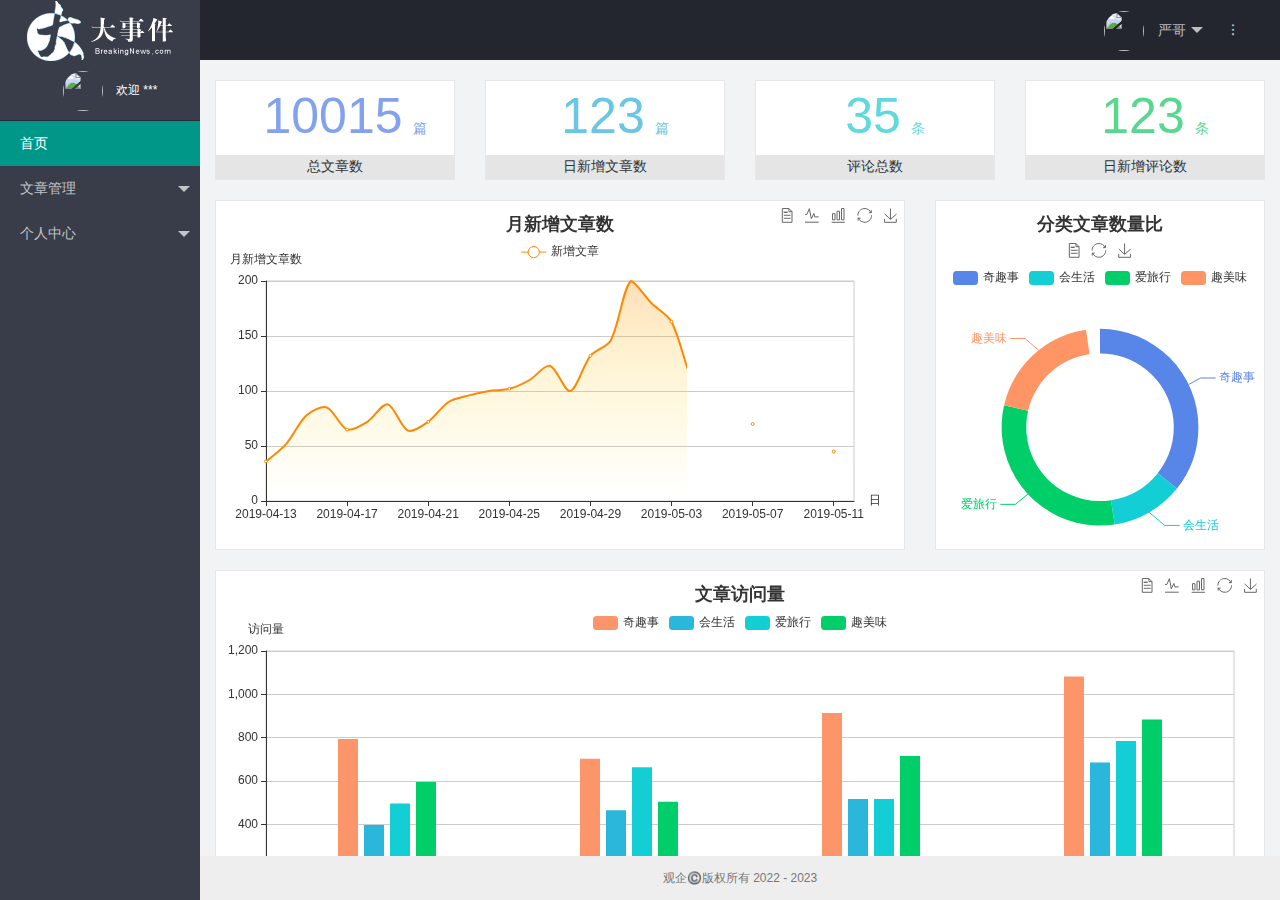
==== index.html @ a29989c3 "完成导航布局显示" ====
<!DOCTYPE html>
<html lang="en">
<head>
    <meta charset="UTF-8">
    <meta http-equiv="X-UA-Compatible" content="IE=edge">
    <meta name="viewport" content="width=device-width, initial-scale=1.0">
    <title>后台主页</title>
    <!-- 导入layui的样式表 -->
    <link rel="stylesheet" href="/assets/lib/layui/css/layui.css"/>
    <link rel="stylesheet" href="/assets/css/index.css"/>
</head>
<body>
    <div class="layui-layout layui-layout-admin">
        <div class="layui-header">
          <div class="layui-logo layui-hide-xs layui-bg-black">
            <img src="/assets/images/logo.png" alt="" srcset="">
          </div>
          <!-- 头部区域（可配合layui 已有的水平导航） -->
          <ul class="layui-nav layui-layout-left">
            <!-- 移动端显示 -->
            <li class="layui-nav-item layui-show-xs-inline-block layui-hide-sm" lay-header-event="menuLeft">
              <i class="layui-icon layui-icon-spread-left"></i>
            </li>
            
            <li class="layui-nav-item">
              <dl class="layui-nav-child">
                <dd><a href="">menu 11</a></dd>
                <dd><a href="">menu 22</a></dd>
                <dd><a href="">menu 33</a></dd>
              </dl>
            </li>
          </ul>
          <ul class="layui-nav layui-layout-right">
            <li class="layui-nav-item layui-hide layui-show-md-inline-block">
            <!-- <span class="text-avatar">观</span> -->
              <a href="javascript:;">
                <img src="//tva1.sinaimg.cn/crop.0.0.118.118.180/5db11ff4gw1e77d3nqrv8j203b03cweg.jpg" class="layui-nav-img">
                严哥
              </a>
              <dl class="layui-nav-child">
                <dd><a href="">基本资料</a></dd>
                <dd><a href="">更换头像</a></dd>
                <dd><a href="">重置密码</a></dd>
              </dl>
            </li>
            <li class="layui-nav-item" lay-header-event="menuRight" lay-unselect>
              <a href="javascript:;">
                <i class="layui-icon layui-icon-more-vertical"></i>
              </a>
            </li>
          </ul>
        </div>
        
        <div class="layui-side layui-bg-black">
          <div class="layui-side-scroll">
            <div class="userinfo">
                <!-- <span class="text-avatar">观</span> -->
                <img src="//tva1.sinaimg.cn/crop.0.0.118.118.180/5db11ff4gw1e77d3nqrv8j203b03cweg.jpg" class="layui-nav-img">
                <span id="welcome">欢迎 ***</span>
              </div>
            <!-- 左侧导航区域（可配合layui已有的垂直导航） -->
            <ul class="layui-nav layui-nav-tree" lay-shrink="all">
                <li class="layui-nav-item layui-this">
                    <a href="/home/dashboard.html" target="fm">首页</a>
                </li>
              <li class="layui-nav-item">
                <a class="" href="javascript:;">文章管理</a>
                <dl class="layui-nav-child">
                  <dd><a href="javascript:;">文章类别</a></dd>
                  <dd><a href="javascript:;">文章列表</a></dd>
                  <dd><a href="javascript:;">发表文章</a></dd>
                </dl>
              </li>
              <li class="layui-nav-item">
                <a href="javascript:;">个人中心</a>
                
                <dl class="layui-nav-child">
                  <dd><a href="javascript:;">基本资料</a></dd>
                  <dd><a href="javascript:;">更换头像</a></dd>
                  <dd><a href="javascript:;">重置密码</a></dd>
                  <dd><a href="">超链接</a></dd>
                </dl>
              </li>
            </ul>
          </div>
        </div>
        
        <div class="layui-body">
          <!-- 内容主体区域 -->
          <iframe name="fm" src="/home/dashboard.html"  frameborder="0"></iframe>
        </div>
        
        <div class="layui-footer">
          <!-- 底部固定区域 -->
          观企©️版权所有 2022 - 2023
        </div>
      </div>
      <script>
      //JS 
      layui.use(['element', 'layer', 'util'], function(){
        var element = layui.element
        ,layer = layui.layer
        ,util = layui.util
        ,$ = layui.$;
        
        //头部事件
        util.event('lay-header-event', {
          //左侧菜单事件
          menuLeft: function(othis){
            layer.msg('展开左侧菜单的操作', {icon: 0});
          }
          ,menuRight: function(){
            layer.open({
              type: 1
              ,content: '<div style="padding: 15px;">处理右侧面板的操作</div>'
              ,area: ['260px', '100%']
              ,offset: 'rt' //右上角
              ,anim: 5
              ,shadeClose: true
            });
          }
        });
        
      });
      </script>
      <script src="/assets/lib/layui/layui.all.js"></script>
</body>
</html>
---- assets/lib/layui/css/layui.css ----
/** layui-v2.5.5 MIT License By https://www.layui.com */
 .layui-inline,img{display:inline-block;vertical-align:middle}h1,h2,h3,h4,h5,h6{font-weight:400}.layui-edge,.layui-header,.layui-inline,.layui-main{position:relative}.layui-body,.layui-edge,.layui-elip{overflow:hidden}.layui-btn,.layui-edge,.layui-inline,img{vertical-align:middle}.layui-btn,.layui-disabled,.layui-icon,.layui-unselect{-moz-user-select:none;-webkit-user-select:none;-ms-user-select:none}.layui-elip,.layui-form-checkbox span,.layui-form-pane .layui-form-label{text-overflow:ellipsis;white-space:nowrap}.layui-breadcrumb,.layui-tree-btnGroup{visibility:hidden}blockquote,body,button,dd,div,dl,dt,form,h1,h2,h3,h4,h5,h6,input,li,ol,p,pre,td,textarea,th,ul{margin:0;padding:0;-webkit-tap-highlight-color:rgba(0,0,0,0)}a:active,a:hover{outline:0}img{border:none}li{list-style:none}table{border-collapse:collapse;border-spacing:0}h4,h5,h6{font-size:100%}button,input,optgroup,option,select,textarea{font-family:inherit;font-size:inherit;font-style:inherit;font-weight:inherit;outline:0}pre{white-space:pre-wrap;white-space:-moz-pre-wrap;white-space:-pre-wrap;white-space:-o-pre-wrap;word-wrap:break-word}body{line-height:24px;font:14px Helvetica Neue,Helvetica,PingFang SC,Tahoma,Arial,sans-serif}hr{height:1px;margin:10px 0;border:0;clear:both}a{color:#333;text-decoration:none}a:hover{color:#777}a cite{font-style:normal;*cursor:pointer}.layui-border-box,.layui-border-box *{box-sizing:border-box}.layui-box,.layui-box *{box-sizing:content-box}.layui-clear{clear:both;*zoom:1}.layui-clear:after{content:'\20';clear:both;*zoom:1;display:block;height:0}.layui-inline{*display:inline;*zoom:1}.layui-edge{display:inline-block;width:0;height:0;border-width:6px;border-style:dashed;border-color:transparent}.layui-edge-top{top:-4px;border-bottom-color:#999;border-bottom-style:solid}.layui-edge-right{border-left-color:#999;border-left-style:solid}.layui-edge-bottom{top:2px;border-top-color:#999;border-top-style:solid}.layui-edge-left{border-right-color:#999;border-right-style:solid}.layui-disabled,.layui-disabled:hover{color:#d2d2d2!important;cursor:not-allowed!important}.layui-circle{border-radius:100%}.layui-show{display:block!important}.layui-hide{display:none!important}@font-face{font-family:layui-icon;src:url(../font/iconfont.eot?v=250);src:url(../font/iconfont.eot?v=250#iefix) format('embedded-opentype'),url(../font/iconfont.woff2?v=250) format('woff2'),url(../font/iconfont.woff?v=250) format('woff'),url(../font/iconfont.ttf?v=250) format('truetype'),url(../font/iconfont.svg?v=250#layui-icon) format('svg')}.layui-icon{font-family:layui-icon!important;font-size:16px;font-style:normal;-webkit-font-smoothing:antialiased;-moz-osx-font-smoothing:grayscale}.layui-icon-reply-fill:before{content:"\e611"}.layui-icon-set-fill:before{content:"\e614"}.layui-icon-menu-fill:before{content:"\e60f"}.layui-icon-search:before{content:"\e615"}.layui-icon-share:before{content:"\e641"}.layui-icon-set-sm:before{content:"\e620"}.layui-icon-engine:before{content:"\e628"}.layui-icon-close:before{content:"\1006"}.layui-icon-close-fill:before{content:"\1007"}.layui-icon-chart-screen:before{content:"\e629"}.layui-icon-star:before{content:"\e600"}.layui-icon-circle-dot:before{content:"\e617"}.layui-icon-chat:before{content:"\e606"}.layui-icon-release:before{content:"\e609"}.layui-icon-list:before{content:"\e60a"}.layui-icon-chart:before{content:"\e62c"}.layui-icon-ok-circle:before{content:"\1005"}.layui-icon-layim-theme:before{content:"\e61b"}.layui-icon-table:before{content:"\e62d"}.layui-icon-right:before{content:"\e602"}.layui-icon-left:before{content:"\e603"}.layui-icon-cart-simple:before{content:"\e698"}.layui-icon-face-cry:before{content:"\e69c"}.layui-icon-face-smile:before{content:"\e6af"}.layui-icon-survey:before{content:"\e6b2"}.layui-icon-tree:before{content:"\e62e"}.layui-icon-upload-circle:before{content:"\e62f"}.layui-icon-add-circle:before{content:"\e61f"}.layui-icon-download-circle:before{content:"\e601"}.layui-icon-templeate-1:before{content:"\e630"}.layui-icon-util:before{content:"\e631"}.layui-icon-face-surprised:before{content:"\e664"}.layui-icon-edit:before{content:"\e642"}.layui-icon-speaker:before{content:"\e645"}.layui-icon-down:before{content:"\e61a"}.layui-icon-file:before{content:"\e621"}.layui-icon-layouts:before{content:"\e632"}.layui-icon-rate-half:before{content:"\e6c9"}.layui-icon-add-circle-fine:before{content:"\e608"}.layui-icon-prev-circle:before{content:"\e633"}.layui-icon-read:before{content:"\e705"}.layui-icon-404:before{content:"\e61c"}.layui-icon-carousel:before{content:"\e634"}.layui-icon-help:before{content:"\e607"}.layui-icon-code-circle:before{content:"\e635"}.layui-icon-water:before{content:"\e636"}.layui-icon-username:before{content:"\e66f"}.layui-icon-find-fill:before{content:"\e670"}.layui-icon-about:before{content:"\e60b"}.layui-icon-location:before{content:"\e715"}.layui-icon-up:before{content:"\e619"}.layui-icon-pause:before{content:"\e651"}.layui-icon-date:before{content:"\e637"}.layui-icon-layim-uploadfile:before{content:"\e61d"}.layui-icon-delete:before{content:"\e640"}.layui-icon-play:before{content:"\e652"}.layui-icon-top:before{content:"\e604"}.layui-icon-friends:before{content:"\e612"}.layui-icon-refresh-3:before{content:"\e9aa"}.layui-icon-ok:before{content:"\e605"}.layui-icon-layer:before{content:"\e638"}.layui-icon-face-smile-fine:before{content:"\e60c"}.layui-icon-dollar:before{content:"\e659"}.layui-icon-group:before{content:"\e613"}.layui-icon-layim-download:before{content:"\e61e"}.layui-icon-picture-fine:before{content:"\e60d"}.layui-icon-link:before{content:"\e64c"}.layui-icon-diamond:before{content:"\e735"}.layui-icon-log:before{content:"\e60e"}.layui-icon-rate-solid:before{content:"\e67a"}.layui-icon-fonts-del:before{content:"\e64f"}.layui-icon-unlink:before{content:"\e64d"}.layui-icon-fonts-clear:before{content:"\e639"}.layui-icon-triangle-r:before{content:"\e623"}.layui-icon-circle:before{content:"\e63f"}.layui-icon-radio:before{content:"\e643"}.layui-icon-align-center:before{content:"\e647"}.layui-icon-align-right:before{content:"\e648"}.layui-icon-align-left:before{content:"\e649"}.layui-icon-loading-1:before{content:"\e63e"}.layui-icon-return:before{content:"\e65c"}.layui-icon-fonts-strong:before{content:"\e62b"}.layui-icon-upload:before{content:"\e67c"}.layui-icon-dialogue:before{content:"\e63a"}.layui-icon-video:before{content:"\e6ed"}.layui-icon-headset:before{content:"\e6fc"}.layui-icon-cellphone-fine:before{content:"\e63b"}.layui-icon-add-1:before{content:"\e654"}.layui-icon-face-smile-b:before{content:"\e650"}.layui-icon-fonts-html:before{content:"\e64b"}.layui-icon-form:before{content:"\e63c"}.layui-icon-cart:before{content:"\e657"}.layui-icon-camera-fill:before{content:"\e65d"}.layui-icon-tabs:before{content:"\e62a"}.layui-icon-fonts-code:before{content:"\e64e"}.layui-icon-fire:before{content:"\e756"}.layui-icon-set:before{content:"\e716"}.layui-icon-fonts-u:before{content:"\e646"}.layui-icon-triangle-d:before{content:"\e625"}.layui-icon-tips:before{content:"\e702"}.layui-icon-picture:before{content:"\e64a"}.layui-icon-more-vertical:before{content:"\e671"}.layui-icon-flag:before{content:"\e66c"}.layui-icon-loading:before{content:"\e63d"}.layui-icon-fonts-i:before{content:"\e644"}.layui-icon-refresh-1:before{content:"\e666"}.layui-icon-rmb:before{content:"\e65e"}.layui-icon-home:before{content:"\e68e"}.layui-icon-user:before{content:"\e770"}.layui-icon-notice:before{content:"\e667"}.layui-icon-login-weibo:before{content:"\e675"}.layui-icon-voice:before{content:"\e688"}.layui-icon-upload-drag:before{content:"\e681"}.layui-icon-login-qq:before{content:"\e676"}.layui-icon-snowflake:before{content:"\e6b1"}.layui-icon-file-b:before{content:"\e655"}.layui-icon-template:before{content:"\e663"}.layui-icon-auz:before{content:"\e672"}.layui-icon-console:before{content:"\e665"}.layui-icon-app:before{content:"\e653"}.layui-icon-prev:before{content:"\e65a"}.layui-icon-website:before{content:"\e7ae"}.layui-icon-next:before{content:"\e65b"}.layui-icon-component:before{content:"\e857"}.layui-icon-more:before{content:"\e65f"}.layui-icon-login-wechat:before{content:"\e677"}.layui-icon-shrink-right:before{content:"\e668"}.layui-icon-spread-left:before{content:"\e66b"}.layui-icon-camera:before{content:"\e660"}.layui-icon-note:before{content:"\e66e"}.layui-icon-refresh:before{content:"\e669"}.layui-icon-female:before{content:"\e661"}.layui-icon-male:before{content:"\e662"}.layui-icon-password:before{content:"\e673"}.layui-icon-senior:before{content:"\e674"}.layui-icon-theme:before{content:"\e66a"}.layui-icon-tread:before{content:"\e6c5"}.layui-icon-praise:before{content:"\e6c6"}.layui-icon-star-fill:before{content:"\e658"}.layui-icon-rate:before{content:"\e67b"}.layui-icon-template-1:before{content:"\e656"}.layui-icon-vercode:before{content:"\e679"}.layui-icon-cellphone:before{content:"\e678"}.layui-icon-screen-full:before{content:"\e622"}.layui-icon-screen-restore:before{content:"\e758"}.layui-icon-cols:before{content:"\e610"}.layui-icon-export:before{content:"\e67d"}.layui-icon-print:before{content:"\e66d"}.layui-icon-slider:before{content:"\e714"}.layui-icon-addition:before{content:"\e624"}.layui-icon-subtraction:before{content:"\e67e"}.layui-icon-service:before{content:"\e626"}.layui-icon-transfer:before{content:"\e691"}.layui-main{width:1140px;margin:0 auto}.layui-header{z-index:1000;height:60px}.layui-header a:hover{transition:all .5s;-webkit-transition:all .5s}.layui-side{position:fixed;left:0;top:0;bottom:0;z-index:999;width:200px;overflow-x:hidden}.layui-side-scroll{position:relative;width:220px;height:100%;overflow-x:hidden}.layui-body{position:absolute;left:200px;right:0;top:0;bottom:0;z-index:998;width:auto;overflow-y:auto;box-sizing:border-box}.layui-layout-body{overflow:hidden}.layui-layout-admin .layui-header{background-color:#23262E}.layui-layout-admin .layui-side{top:60px;width:200px;overflow-x:hidden}.layui-layout-admin .layui-body{position:fixed;top:60px;bottom:44px}.layui-layout-admin .layui-main{width:auto;margin:0 15px}.layui-layout-admin .layui-footer{position:fixed;left:200px;right:0;bottom:0;height:44px;line-height:44px;padding:0 15px;background-color:#eee}.layui-layout-admin .layui-logo{position:absolute;left:0;top:0;width:200px;height:100%;line-height:60px;text-align:center;color:#009688;font-size:16px}.layui-layout-admin .layui-header .layui-nav{background:0 0}.layui-layout-left{position:absolute!important;left:200px;top:0}.layui-layout-right{position:absolute!important;right:0;top:0}.layui-container{position:relative;margin:0 auto;padding:0 15px;box-sizing:border-box}.layui-fluid{position:relative;margin:0 auto;padding:0 15px}.layui-row:after,.layui-row:before{content:'';display:block;clear:both}.layui-col-lg1,.layui-col-lg10,.layui-col-lg11,.layui-col-lg12,.layui-col-lg2,.layui-col-lg3,.layui-col-lg4,.layui-col-lg5,.layui-col-lg6,.layui-col-lg7,.layui-col-lg8,.layui-col-lg9,.layui-col-md1,.layui-col-md10,.layui-col-md11,.layui-col-md12,.layui-col-md2,.layui-col-md3,.layui-col-md4,.layui-col-md5,.layui-col-md6,.layui-col-md7,.layui-col-md8,.layui-col-md9,.layui-col-sm1,.layui-col-sm10,.layui-col-sm11,.layui-col-sm12,.layui-col-sm2,.layui-col-sm3,.layui-col-sm4,.layui-col-sm5,.layui-col-sm6,.layui-col-sm7,.layui-col-sm8,.layui-col-sm9,.layui-col-xs1,.layui-col-xs10,.layui-col-xs11,.layui-col-xs12,.layui-col-xs2,.layui-col-xs3,.layui-col-xs4,.layui-col-xs5,.layui-col-xs6,.layui-col-xs7,.layui-col-xs8,.layui-col-xs9{position:relative;display:block;box-sizing:border-box}.layui-col-xs1,.layui-col-xs10,.layui-col-xs11,.layui-col-xs12,.layui-col-xs2,.layui-col-xs3,.layui-col-xs4,.layui-col-xs5,.layui-col-xs6,.layui-col-xs7,.layui-col-xs8,.layui-col-xs9{float:left}.layui-col-xs1{width:8.33333333%}.layui-col-xs2{width:16.66666667%}.layui-col-xs3{width:25%}.layui-col-xs4{width:33.33333333%}.layui-col-xs5{width:41.66666667%}.layui-col-xs6{width:50%}.layui-col-xs7{width:58.33333333%}.layui-col-xs8{width:66.66666667%}.layui-col-xs9{width:75%}.layui-col-xs10{width:83.33333333%}.layui-col-xs11{width:91.66666667%}.layui-col-xs12{width:100%}.layui-col-xs-offset1{margin-left:8.33333333%}.layui-col-xs-offset2{margin-left:16.66666667%}.layui-col-xs-offset3{margin-left:25%}.layui-col-xs-offset4{margin-left:33.33333333%}.layui-col-xs-offset5{margin-left:41.66666667%}.layui-col-xs-offset6{margin-left:50%}.layui-col-xs-offset7{margin-left:58.33333333%}.layui-col-xs-offset8{margin-left:66.66666667%}.layui-col-xs-offset9{margin-left:75%}.layui-col-xs-offset10{margin-left:83.33333333%}.layui-col-xs-offset11{margin-left:91.66666667%}.layui-col-xs-offset12{margin-left:100%}@media screen and (max-width:768px){.layui-hide-xs{display:none!important}.layui-show-xs-block{display:block!important}.layui-show-xs-inline{display:inline!important}.layui-show-xs-inline-block{display:inline-block!important}}@media screen and (min-width:768px){.layui-container{width:750px}.layui-hide-sm{display:none!important}.layui-show-sm-block{display:block!important}.layui-show-sm-inline{display:inline!important}.layui-show-sm-inline-block{display:inline-block!important}.layui-col-sm1,.layui-col-sm10,.layui-col-sm11,.layui-col-sm12,.layui-col-sm2,.layui-col-sm3,.layui-col-sm4,.layui-col-sm5,.layui-col-sm6,.layui-col-sm7,.layui-col-sm8,.layui-col-sm9{float:left}.layui-col-sm1{width:8.33333333%}.layui-col-sm2{width:16.66666667%}.layui-col-sm3{width:25%}.layui-col-sm4{width:33.33333333%}.layui-col-sm5{width:41.66666667%}.layui-col-sm6{width:50%}.layui-col-sm7{width:58.33333333%}.layui-col-sm8{width:66.66666667%}.layui-col-sm9{width:75%}.layui-col-sm10{width:83.33333333%}.layui-col-sm11{width:91.66666667%}.layui-col-sm12{width:100%}.layui-col-sm-offset1{margin-left:8.33333333%}.layui-col-sm-offset2{margin-left:16.66666667%}.layui-col-sm-offset3{margin-left:25%}.layui-col-sm-offset4{margin-left:33.33333333%}.layui-col-sm-offset5{margin-left:41.66666667%}.layui-col-sm-offset6{margin-left:50%}.layui-col-sm-offset7{margin-left:58.33333333%}.layui-col-sm-offset8{margin-left:66.66666667%}.layui-col-sm-offset9{margin-left:75%}.layui-col-sm-offset10{margin-left:83.33333333%}.layui-col-sm-offset11{margin-left:91.66666667%}.layui-col-sm-offset12{margin-left:100%}}@media screen and (min-width:992px){.layui-container{width:970px}.layui-hide-md{display:none!important}.layui-show-md-block{display:block!important}.layui-show-md-inline{display:inline!important}.layui-show-md-inline-block{display:inline-block!important}.layui-col-md1,.layui-col-md10,.layui-col-md11,.layui-col-md12,.layui-col-md2,.layui-col-md3,.layui-col-md4,.layui-col-md5,.layui-col-md6,.layui-col-md7,.layui-col-md8,.layui-col-md9{float:left}.layui-col-md1{width:8.33333333%}.layui-col-md2{width:16.66666667%}.layui-col-md3{width:25%}.layui-col-md4{width:33.33333333%}.layui-col-md5{width:41.66666667%}.layui-col-md6{width:50%}.layui-col-md7{width:58.33333333%}.layui-col-md8{width:66.66666667%}.layui-col-md9{width:75%}.layui-col-md10{width:83.33333333%}.layui-col-md11{width:91.66666667%}.layui-col-md12{width:100%}.layui-col-md-offset1{margin-left:8.33333333%}.layui-col-md-offset2{margin-left:16.66666667%}.layui-col-md-offset3{margin-left:25%}.layui-col-md-offset4{margin-left:33.33333333%}.layui-col-md-offset5{margin-left:41.66666667%}.layui-col-md-offset6{margin-left:50%}.layui-col-md-offset7{margin-left:58.33333333%}.layui-col-md-offset8{margin-left:66.66666667%}.layui-col-md-offset9{margin-left:75%}.layui-col-md-offset10{margin-left:83.33333333%}.layui-col-md-offset11{margin-left:91.66666667%}.layui-col-md-offset12{margin-left:100%}}@media screen and (min-width:1200px){.layui-container{width:1170px}.layui-hide-lg{display:none!important}.layui-show-lg-block{display:block!important}.layui-show-lg-inline{display:inline!important}.layui-show-lg-inline-block{display:inline-block!important}.layui-col-lg1,.layui-col-lg10,.layui-col-lg11,.layui-col-lg12,.layui-col-lg2,.layui-col-lg3,.layui-col-lg4,.layui-col-lg5,.layui-col-lg6,.layui-col-lg7,.layui-col-lg8,.layui-col-lg9{float:left}.layui-col-lg1{width:8.33333333%}.layui-col-lg2{width:16.66666667%}.layui-col-lg3{width:25%}.layui-col-lg4{width:33.33333333%}.layui-col-lg5{width:41.66666667%}.layui-col-lg6{width:50%}.layui-col-lg7{width:58.33333333%}.layui-col-lg8{width:66.66666667%}.layui-col-lg9{width:75%}.layui-col-lg10{width:83.33333333%}.layui-col-lg11{width:91.66666667%}.layui-col-lg12{width:100%}.layui-col-lg-offset1{margin-left:8.33333333%}.layui-col-lg-offset2{margin-left:16.66666667%}.layui-col-lg-offset3{margin-left:25%}.layui-col-lg-offset4{margin-left:33.33333333%}.layui-col-lg-offset5{margin-left:41.66666667%}.layui-col-lg-offset6{margin-left:50%}.layui-col-lg-offset7{margin-left:58.33333333%}.layui-col-lg-offset8{margin-left:66.66666667%}.layui-col-lg-offset9{margin-left:75%}.layui-col-lg-offset10{margin-left:83.33333333%}.layui-col-lg-offset11{margin-left:91.66666667%}.layui-col-lg-offset12{margin-left:100%}}.layui-col-space1{margin:-.5px}.layui-col-space1>*{padding:.5px}.layui-col-space3{margin:-1.5px}.layui-col-space3>*{padding:1.5px}.layui-col-space5{margin:-2.5px}.layui-col-space5>*{padding:2.5px}.layui-col-space8{margin:-3.5px}.layui-col-space8>*{padding:3.5px}.layui-col-space10{margin:-5px}.layui-col-space10>*{padding:5px}.layui-col-space12{margin:-6px}.layui-col-space12>*{padding:6px}.layui-col-space15{margin:-7.5px}.layui-col-space15>*{padding:7.5px}.layui-col-space18{margin:-9px}.layui-col-space18>*{padding:9px}.layui-col-space20{margin:-10px}.layui-col-space20>*{padding:10px}.layui-col-space22{margin:-11px}.layui-col-space22>*{padding:11px}.layui-col-space25{margin:-12.5px}.layui-col-space25>*{padding:12.5px}.layui-col-space30{margin:-15px}.layui-col-space30>*{padding:15px}.layui-btn,.layui-input,.layui-select,.layui-textarea,.layui-upload-button{outline:0;-webkit-appearance:none;transition:all .3s;-webkit-transition:all .3s;box-sizing:border-box}.layui-elem-quote{margin-bottom:10px;padding:15px;line-height:22px;border-left:5px solid #009688;border-radius:0 2px 2px 0;background-color:#f2f2f2}.layui-quote-nm{border-style:solid;border-width:1px 1px 1px 5px;background:0 0}.layui-elem-field{margin-bottom:10px;padding:0;border-width:1px;border-style:solid}.layui-elem-field legend{margin-left:20px;padding:0 10px;font-size:20px;font-weight:300}.layui-field-title{margin:10px 0 20px;border-width:1px 0 0}.layui-field-box{padding:10px 15px}.layui-field-title .layui-field-box{padding:10px 0}.layui-progress{position:relative;height:6px;border-radius:20px;background-color:#e2e2e2}.layui-progress-bar{position:absolute;left:0;top:0;width:0;max-width:100%;height:6px;border-radius:20px;text-align:right;background-color:#5FB878;transition:all .3s;-webkit-transition:all .3s}.layui-progress-big,.layui-progress-big .layui-progress-bar{height:18px;line-height:18px}.layui-progress-text{position:relative;top:-20px;line-height:18px;font-size:12px;color:#666}.layui-progress-big .layui-progress-text{position:static;padding:0 10px;color:#fff}.layui-collapse{border-width:1px;border-style:solid;border-radius:2px}.layui-colla-content,.layui-colla-item{border-top-width:1px;border-top-style:solid}.layui-colla-item:first-child{border-top:none}.layui-colla-title{position:relative;height:42px;line-height:42px;padding:0 15px 0 35px;color:#333;background-color:#f2f2f2;cursor:pointer;font-size:14px;overflow:hidden}.layui-colla-content{display:none;padding:10px 15px;line-height:22px;color:#666}.layui-colla-icon{position:absolute;left:15px;top:0;font-size:14px}.layui-card{margin-bottom:15px;border-radius:2px;background-color:#fff;box-shadow:0 1px 2px 0 rgba(0,0,0,.05)}.layui-card:last-child{margin-bottom:0}.layui-card-header{position:relative;height:42px;line-height:42px;padding:0 15px;border-bottom:1px solid #f6f6f6;color:#333;border-radius:2px 2px 0 0;font-size:14px}.layui-bg-black,.layui-bg-blue,.layui-bg-cyan,.layui-bg-green,.layui-bg-orange,.layui-bg-red{color:#fff!important}.layui-card-body{position:relative;padding:10px 15px;line-height:24px}.layui-card-body[pad15]{padding:15px}.layui-card-body[pad20]{padding:20px}.layui-card-body .layui-table{margin:5px 0}.layui-card .layui-tab{margin:0}.layui-panel-window{position:relative;padding:15px;border-radius:0;border-top:5px solid #E6E6E6;background-color:#fff}.layui-auxiliar-moving{position:fixed;left:0;right:0;top:0;bottom:0;width:100%;height:100%;background:0 0;z-index:9999999999}.layui-form-label,.layui-form-mid,.layui-form-select,.layui-input-block,.layui-input-inline,.layui-textarea{position:relative}.layui-bg-red{background-color:#FF5722!important}.layui-bg-orange{background-color:#FFB800!important}.layui-bg-green{background-color:#009688!important}.layui-bg-cyan{background-color:#2F4056!important}.layui-bg-blue{background-color:#1E9FFF!important}.layui-bg-black{background-color:#393D49!important}.layui-bg-gray{background-color:#eee!important;color:#666!important}.layui-badge-rim,.layui-colla-content,.layui-colla-item,.layui-collapse,.layui-elem-field,.layui-form-pane .layui-form-item[pane],.layui-form-pane .layui-form-label,.layui-input,.layui-layedit,.layui-layedit-tool,.layui-quote-nm,.layui-select,.layui-tab-bar,.layui-tab-card,.layui-tab-title,.layui-tab-title .layui-this:after,.layui-textarea{border-color:#e6e6e6}.layui-timeline-item:before,hr{background-color:#e6e6e6}.layui-text{line-height:22px;font-size:14px;color:#666}.layui-text h1,.layui-text h2,.layui-text h3{font-weight:500;color:#333}.layui-text h1{font-size:30px}.layui-text h2{font-size:24px}.layui-text h3{font-size:18px}.layui-text a:not(.layui-btn){color:#01AAED}.layui-text a:not(.layui-btn):hover{text-decoration:underline}.layui-text ul{padding:5px 0 5px 15px}.layui-text ul li{margin-top:5px;list-style-type:disc}.layui-text em,.layui-word-aux{color:#999!important;padding:0 5px!important}.layui-btn{display:inline-block;height:38px;line-height:38px;padding:0 18px;background-color:#009688;color:#fff;white-space:nowrap;text-align:center;font-size:14px;border:none;border-radius:2px;cursor:pointer}.layui-btn:hover{opacity:.8;filter:alpha(opacity=80);color:#fff}.layui-btn:active{opacity:1;filter:alpha(opacity=100)}.layui-btn+.layui-btn{margin-left:10px}.layui-btn-container{font-size:0}.layui-btn-container .layui-btn{margin-right:10px;margin-bottom:10px}.layui-btn-container .layui-btn+.layui-btn{margin-left:0}.layui-table .layui-btn-container .layui-btn{margin-bottom:9px}.layui-btn-radius{border-radius:100px}.layui-btn .layui-icon{margin-right:3px;font-size:18px;vertical-align:bottom;vertical-align:middle\9}.layui-btn-primary{border:1px solid #C9C9C9;background-color:#fff;color:#555}.layui-btn-primary:hover{border-color:#009688;color:#333}.layui-btn-normal{background-color:#1E9FFF}.layui-btn-warm{background-color:#FFB800}.layui-btn-danger{background-color:#FF5722}.layui-btn-checked{background-color:#5FB878}.layui-btn-disabled,.layui-btn-disabled:active,.layui-btn-disabled:hover{border:1px solid #e6e6e6;background-color:#FBFBFB;color:#C9C9C9;cursor:not-allowed;opacity:1}.layui-btn-lg{height:44px;line-height:44px;padding:0 25px;font-size:16px}.layui-btn-sm{height:30px;line-height:30px;padding:0 10px;font-size:12px}.layui-btn-sm i{font-size:16px!important}.layui-btn-xs{height:22px;line-height:22px;padding:0 5px;font-size:12px}.layui-btn-xs i{font-size:14px!important}.layui-btn-group{display:inline-block;vertical-align:middle;font-size:0}.layui-btn-group .layui-btn{margin-left:0!important;margin-right:0!important;border-left:1px solid rgba(255,255,255,.5);border-radius:0}.layui-btn-group .layui-btn-primary{border-left:none}.layui-btn-group .layui-btn-primary:hover{border-color:#C9C9C9;color:#009688}.layui-btn-group .layui-btn:first-child{border-left:none;border-radius:2px 0 0 2px}.layui-btn-group .layui-btn-primary:first-child{border-left:1px solid #c9c9c9}.layui-btn-group .layui-btn:last-child{border-radius:0 2px 2px 0}.layui-btn-group .layui-btn+.layui-btn{margin-left:0}.layui-btn-group+.layui-btn-group{margin-left:10px}.layui-btn-fluid{width:100%}.layui-input,.layui-select,.layui-textarea{height:38px;line-height:1.3;line-height:38px\9;border-width:1px;border-style:solid;background-color:#fff;border-radius:2px}.layui-input::-webkit-input-placeholder,.layui-select::-webkit-input-placeholder,.layui-textarea::-webkit-input-placeholder{line-height:1.3}.layui-input,.layui-textarea{display:block;width:100%;padding-left:10px}.layui-input:hover,.layui-textarea:hover{border-color:#D2D2D2!important}.layui-input:focus,.layui-textarea:focus{border-color:#C9C9C9!important}.layui-textarea{min-height:100px;height:auto;line-height:20px;padding:6px 10px;resize:vertical}.layui-select{padding:0 10px}.layui-form input[type=checkbox],.layui-form input[type=radio],.layui-form select{display:none}.layui-form [lay-ignore]{display:initial}.layui-form-item{margin-bottom:15px;clear:both;*zoom:1}.layui-form-item:after{content:'\20';clear:both;*zoom:1;display:block;height:0}.layui-form-label{float:left;display:block;padding:9px 15px;width:80px;font-weight:400;line-height:20px;text-align:right}.layui-form-label-col{display:block;float:none;padding:9px 0;line-height:20px;text-align:left}.layui-form-item .layui-inline{margin-bottom:5px;margin-right:10px}.layui-input-block{margin-left:110px;min-height:36px}.layui-input-inline{display:inline-block;vertical-align:middle}.layui-form-item .layui-input-inline{float:left;width:190px;margin-right:10px}.layui-form-text .layui-input-inline{width:auto}.layui-form-mid{float:left;display:block;padding:9px 0!important;line-height:20px;margin-right:10px}.layui-form-danger+.layui-form-select .layui-input,.layui-form-danger:focus{border-color:#FF5722!important}.layui-form-select .layui-input{padding-right:30px;cursor:pointer}.layui-form-select .layui-edge{position:absolute;right:10px;top:50%;margin-top:-3px;cursor:pointer;border-width:6px;border-top-color:#c2c2c2;border-top-style:solid;transition:all .3s;-webkit-transition:all .3s}.layui-form-select dl{display:none;position:absolute;left:0;top:42px;padding:5px 0;z-index:899;min-width:100%;border:1px solid #d2d2d2;max-height:300px;overflow-y:auto;background-color:#fff;border-radius:2px;box-shadow:0 2px 4px rgba(0,0,0,.12);box-sizing:border-box}.layui-form-select dl dd,.layui-form-select dl dt{padding:0 10px;line-height:36px;white-space:nowrap;overflow:hidden;text-overflow:ellipsis}.layui-form-select dl dt{font-size:12px;color:#999}.layui-form-select dl dd{cursor:pointer}.layui-form-select dl dd:hover{background-color:#f2f2f2;-webkit-transition:.5s all;transition:.5s all}.layui-form-select .layui-select-group dd{padding-left:20px}.layui-form-select dl dd.layui-select-tips{padding-left:10px!important;color:#999}.layui-form-select dl dd.layui-this{background-color:#5FB878;color:#fff}.layui-form-checkbox,.layui-form-select dl dd.layui-disabled{background-color:#fff}.layui-form-selected dl{display:block}.layui-form-checkbox,.layui-form-checkbox *,.layui-form-switch{display:inline-block;vertical-align:middle}.layui-form-selected .layui-edge{margin-top:-9px;-webkit-transform:rotate(180deg);transform:rotate(180deg);margin-top:-3px\9}:root .layui-form-selected .layui-edge{margin-top:-9px\0/IE9}.layui-form-selectup dl{top:auto;bottom:42px}.layui-select-none{margin:5px 0;text-align:center;color:#999}.layui-select-disabled .layui-disabled{border-color:#eee!important}.layui-select-disabled .layui-edge{border-top-color:#d2d2d2}.layui-form-checkbox{position:relative;height:30px;line-height:30px;margin-right:10px;padding-right:30px;cursor:pointer;font-size:0;-webkit-transition:.1s linear;transition:.1s linear;box-sizing:border-box}.layui-form-checkbox span{padding:0 10px;height:100%;font-size:14px;border-radius:2px 0 0 2px;background-color:#d2d2d2;color:#fff;overflow:hidden}.layui-form-checkbox:hover span{background-color:#c2c2c2}.layui-form-checkbox i{position:absolute;right:0;top:0;width:30px;height:28px;border:1px solid #d2d2d2;border-left:none;border-radius:0 2px 2px 0;color:#fff;font-size:20px;text-align:center}.layui-form-checkbox:hover i{border-color:#c2c2c2;color:#c2c2c2}.layui-form-checked,.layui-form-checked:hover{border-color:#5FB878}.layui-form-checked span,.layui-form-checked:hover span{background-color:#5FB878}.layui-form-checked i,.layui-form-checked:hover i{color:#5FB878}.layui-form-item .layui-form-checkbox{margin-top:4px}.layui-form-checkbox[lay-skin=primary]{height:auto!important;line-height:normal!important;min-width:18px;min-height:18px;border:none!important;margin-right:0;padding-left:28px;padding-right:0;background:0 0}.layui-form-checkbox[lay-skin=primary] span{padding-left:0;padding-right:15px;line-height:18px;background:0 0;color:#666}.layui-form-checkbox[lay-skin=primary] i{right:auto;left:0;width:16px;height:16px;line-height:16px;border:1px solid #d2d2d2;font-size:12px;border-radius:2px;background-color:#fff;-webkit-transition:.1s linear;transition:.1s linear}.layui-form-checkbox[lay-skin=primary]:hover i{border-color:#5FB878;color:#fff}.layui-form-checked[lay-skin=primary] i{border-color:#5FB878!important;background-color:#5FB878;color:#fff}.layui-checkbox-disbaled[lay-skin=primary] span{background:0 0!important;color:#c2c2c2}.layui-checkbox-disbaled[lay-skin=primary]:hover i{border-color:#d2d2d2}.layui-form-item .layui-form-checkbox[lay-skin=primary]{margin-top:10px}.layui-form-switch{position:relative;height:22px;line-height:22px;min-width:35px;padding:0 5px;margin-top:8px;border:1px solid #d2d2d2;border-radius:20px;cursor:pointer;background-color:#fff;-webkit-transition:.1s linear;transition:.1s linear}.layui-form-switch i{position:absolute;left:5px;top:3px;width:16px;height:16px;border-radius:20px;background-color:#d2d2d2;-webkit-transition:.1s linear;transition:.1s linear}.layui-form-switch em{position:relative;top:0;width:25px;margin-left:21px;padding:0!important;text-align:center!important;color:#999!important;font-style:normal!important;font-size:12px}.layui-form-onswitch{border-color:#5FB878;background-color:#5FB878}.layui-checkbox-disbaled,.layui-checkbox-disbaled i{border-color:#e2e2e2!important}.layui-form-onswitch i{left:100%;margin-left:-21px;background-color:#fff}.layui-form-onswitch em{margin-left:5px;margin-right:21px;color:#fff!important}.layui-checkbox-disbaled span{background-color:#e2e2e2!important}.layui-checkbox-disbaled:hover i{color:#fff!important}[lay-radio]{display:none}.layui-form-radio,.layui-form-radio *{display:inline-block;vertical-align:middle}.layui-form-radio{line-height:28px;margin:6px 10px 0 0;padding-right:10px;cursor:pointer;font-size:0}.layui-form-radio *{font-size:14px}.layui-form-radio>i{margin-right:8px;font-size:22px;color:#c2c2c2}.layui-form-radio>i:hover,.layui-form-radioed>i{color:#5FB878}.layui-radio-disbaled>i{color:#e2e2e2!important}.layui-form-pane .layui-form-label{width:110px;padding:8px 15px;height:38px;line-height:20px;border-width:1px;border-style:solid;border-radius:2px 0 0 2px;text-align:center;background-color:#FBFBFB;overflow:hidden;box-sizing:border-box}.layui-form-pane .layui-input-inline{margin-left:-1px}.layui-form-pane .layui-input-block{margin-left:110px;left:-1px}.layui-form-pane .layui-input{border-radius:0 2px 2px 0}.layui-form-pane .layui-form-text .layui-form-label{float:none;width:100%;border-radius:2px;box-sizing:border-box;text-align:left}.layui-form-pane .layui-form-text .layui-input-inline{display:block;margin:0;top:-1px;clear:both}.layui-form-pane .layui-form-text .layui-input-block{margin:0;left:0;top:-1px}.layui-form-pane .layui-form-text .layui-textarea{min-height:100px;border-radius:0 0 2px 2px}.layui-form-pane .layui-form-checkbox{margin:4px 0 4px 10px}.layui-form-pane .layui-form-radio,.layui-form-pane .layui-form-switch{margin-top:6px;margin-left:10px}.layui-form-pane .layui-form-item[pane]{position:relative;border-width:1px;border-style:solid}.layui-form-pane .layui-form-item[pane] .layui-form-label{position:absolute;left:0;top:0;height:100%;border-width:0 1px 0 0}.layui-form-pane .layui-form-item[pane] .layui-input-inline{margin-left:110px}@media screen and (max-width:450px){.layui-form-item .layui-form-label{text-overflow:ellipsis;overflow:hidden;white-space:nowrap}.layui-form-item .layui-inline{display:block;margin-right:0;margin-bottom:20px;clear:both}.layui-form-item .layui-inline:after{content:'\20';clear:both;display:block;height:0}.layui-form-item .layui-input-inline{display:block;float:none;left:-3px;width:auto;margin:0 0 10px 112px}.layui-form-item .layui-input-inline+.layui-form-mid{margin-left:110px;top:-5px;padding:0}.layui-form-item .layui-form-checkbox{margin-right:5px;margin-bottom:5px}}.layui-layedit{border-width:1px;border-style:solid;border-radius:2px}.layui-layedit-tool{padding:3px 5px;border-bottom-width:1px;border-bottom-style:solid;font-size:0}.layedit-tool-fixed{position:fixed;top:0;border-top:1px solid #e2e2e2}.layui-layedit-tool .layedit-tool-mid,.layui-layedit-tool .layui-icon{display:inline-block;vertical-align:middle;text-align:center;font-size:14px}.layui-layedit-tool .layui-icon{position:relative;width:32px;height:30px;line-height:30px;margin:3px 5px;color:#777;cursor:pointer;border-radius:2px}.layui-layedit-tool .layui-icon:hover{color:#393D49}.layui-layedit-tool .layui-icon:active{color:#000}.layui-layedit-tool .layedit-tool-active{background-color:#e2e2e2;color:#000}.layui-layedit-tool .layui-disabled,.layui-layedit-tool .layui-disabled:hover{color:#d2d2d2;cursor:not-allowed}.layui-layedit-tool .layedit-tool-mid{width:1px;height:18px;margin:0 10px;background-color:#d2d2d2}.layedit-tool-html{width:50px!important;font-size:30px!important}.layedit-tool-b,.layedit-tool-code,.layedit-tool-help{font-size:16px!important}.layedit-tool-d,.layedit-tool-face,.layedit-tool-image,.layedit-tool-unlink{font-size:18px!important}.layedit-tool-image input{position:absolute;font-size:0;left:0;top:0;width:100%;height:100%;opacity:.01;filter:Alpha(opacity=1);cursor:pointer}.layui-layedit-iframe iframe{display:block;width:100%}#LAY_layedit_code{overflow:hidden}.layui-laypage{display:inline-block;*display:inline;*zoom:1;vertical-align:middle;margin:10px 0;font-size:0}.layui-laypage>a:first-child,.layui-laypage>a:first-child em{border-radius:2px 0 0 2px}.layui-laypage>a:last-child,.layui-laypage>a:last-child em{border-radius:0 2px 2px 0}.layui-laypage>:first-child{margin-left:0!important}.layui-laypage>:last-child{margin-right:0!important}.layui-laypage a,.layui-laypage button,.layui-laypage input,.layui-laypage select,.layui-laypage span{border:1px solid #e2e2e2}.layui-laypage a,.layui-laypage span{display:inline-block;*display:inline;*zoom:1;vertical-align:middle;padding:0 15px;height:28px;line-height:28px;margin:0 -1px 5px 0;background-color:#fff;color:#333;font-size:12px}.layui-flow-more a *,.layui-laypage input,.layui-table-view select[lay-ignore]{display:inline-block}.layui-laypage a:hover{color:#009688}.layui-laypage em{font-style:normal}.layui-laypage .layui-laypage-spr{color:#999;font-weight:700}.layui-laypage a{text-decoration:none}.layui-laypage .layui-laypage-curr{position:relative}.layui-laypage .layui-laypage-curr em{position:relative;color:#fff}.layui-laypage .layui-laypage-curr .layui-laypage-em{position:absolute;left:-1px;top:-1px;padding:1px;width:100%;height:100%;background-color:#009688}.layui-laypage-em{border-radius:2px}.layui-laypage-next em,.layui-laypage-prev em{font-family:Sim sun;font-size:16px}.layui-laypage .layui-laypage-count,.layui-laypage .layui-laypage-limits,.layui-laypage .layui-laypage-refresh,.layui-laypage .layui-laypage-skip{margin-left:10px;margin-right:10px;padding:0;border:none}.layui-laypage .layui-laypage-limits,.layui-laypage .layui-laypage-refresh{vertical-align:top}.layui-laypage .layui-laypage-refresh i{font-size:18px;cursor:pointer}.layui-laypage select{height:22px;padding:3px;border-radius:2px;cursor:pointer}.layui-laypage .layui-laypage-skip{height:30px;line-height:30px;color:#999}.layui-laypage button,.layui-laypage input{height:30px;line-height:30px;border-radius:2px;vertical-align:top;background-color:#fff;box-sizing:border-box}.layui-laypage input{width:40px;margin:0 10px;padding:0 3px;text-align:center}.layui-laypage input:focus,.layui-laypage select:focus{border-color:#009688!important}.layui-laypage button{margin-left:10px;padding:0 10px;cursor:pointer}.layui-table,.layui-table-view{margin:10px 0}.layui-flow-more{margin:10px 0;text-align:center;color:#999;font-size:14px}.layui-flow-more a{height:32px;line-height:32px}.layui-flow-more a *{vertical-align:top}.layui-flow-more a cite{padding:0 20px;border-radius:3px;background-color:#eee;color:#333;font-style:normal}.layui-flow-more a cite:hover{opacity:.8}.layui-flow-more a i{font-size:30px;color:#737383}.layui-table{width:100%;background-color:#fff;color:#666}.layui-table tr{transition:all .3s;-webkit-transition:all .3s}.layui-table th{text-align:left;font-weight:400}.layui-table tbody tr:hover,.layui-table thead tr,.layui-table-click,.layui-table-header,.layui-table-hover,.layui-table-mend,.layui-table-patch,.layui-table-tool,.layui-table-total,.layui-table-total tr,.layui-table[lay-even] tr:nth-child(even){background-color:#f2f2f2}.layui-table td,.layui-table th,.layui-table-col-set,.layui-table-fixed-r,.layui-table-grid-down,.layui-table-header,.layui-table-page,.layui-table-tips-main,.layui-table-tool,.layui-table-total,.layui-table-view,.layui-table[lay-skin=line],.layui-table[lay-skin=row]{border-width:1px;border-style:solid;border-color:#e6e6e6}.layui-table td,.layui-table th{position:relative;padding:9px 15px;min-height:20px;line-height:20px;font-size:14px}.layui-table[lay-skin=line] td,.layui-table[lay-skin=line] th{border-width:0 0 1px}.layui-table[lay-skin=row] td,.layui-table[lay-skin=row] th{border-width:0 1px 0 0}.layui-table[lay-skin=nob] td,.layui-table[lay-skin=nob] th{border:none}.layui-table img{max-width:100px}.layui-table[lay-size=lg] td,.layui-table[lay-size=lg] th{padding:15px 30px}.layui-table-view .layui-table[lay-size=lg] .layui-table-cell{height:40px;line-height:40px}.layui-table[lay-size=sm] td,.layui-table[lay-size=sm] th{font-size:12px;padding:5px 10px}.layui-table-view .layui-table[lay-size=sm] .layui-table-cell{height:20px;line-height:20px}.layui-table[lay-data]{display:none}.layui-table-box{position:relative;overflow:hidden}.layui-table-view .layui-table{position:relative;width:auto;margin:0}.layui-table-view .layui-table[lay-skin=line]{border-width:0 1px 0 0}.layui-table-view .layui-table[lay-skin=row]{border-width:0 0 1px}.layui-table-view .layui-table td,.layui-table-view .layui-table th{padding:5px 0;border-top:none;border-left:none}.layui-table-view .layui-table th.layui-unselect .layui-table-cell span{cursor:pointer}.layui-table-view .layui-table td{cursor:default}.layui-table-view .layui-table td[data-edit=text]{cursor:text}.layui-table-view .layui-form-checkbox[lay-skin=primary] i{width:18px;height:18px}.layui-table-view .layui-form-radio{line-height:0;padding:0}.layui-table-view .layui-form-radio>i{margin:0;font-size:20px}.layui-table-init{position:absolute;left:0;top:0;width:100%;height:100%;text-align:center;z-index:110}.layui-table-init .layui-icon{position:absolute;left:50%;top:50%;margin:-15px 0 0 -15px;font-size:30px;color:#c2c2c2}.layui-table-header{border-width:0 0 1px;overflow:hidden}.layui-table-header .layui-table{margin-bottom:-1px}.layui-table-tool .layui-inline[lay-event]{position:relative;width:26px;height:26px;padding:5px;line-height:16px;margin-right:10px;text-align:center;color:#333;border:1px solid #ccc;cursor:pointer;-webkit-transition:.5s all;transition:.5s all}.layui-table-tool .layui-inline[lay-event]:hover{border:1px solid #999}.layui-table-tool-temp{padding-right:120px}.layui-table-tool-self{position:absolute;right:17px;top:10px}.layui-table-tool .layui-table-tool-self .layui-inline[lay-event]{margin:0 0 0 10px}.layui-table-tool-panel{position:absolute;top:29px;left:-1px;padding:5px 0;min-width:150px;min-height:40px;border:1px solid #d2d2d2;text-align:left;overflow-y:auto;background-color:#fff;box-shadow:0 2px 4px rgba(0,0,0,.12)}.layui-table-cell,.layui-table-tool-panel li{overflow:hidden;text-overflow:ellipsis;white-space:nowrap}.layui-table-tool-panel li{padding:0 10px;line-height:30px;-webkit-transition:.5s all;transition:.5s all}.layui-table-tool-panel li .layui-form-checkbox[lay-skin=primary]{width:100%;padding-left:28px}.layui-table-tool-panel li:hover{background-color:#f2f2f2}.layui-table-tool-panel li .layui-form-checkbox[lay-skin=primary] i{position:absolute;left:0;top:0}.layui-table-tool-panel li .layui-form-checkbox[lay-skin=primary] span{padding:0}.layui-table-tool .layui-table-tool-self .layui-table-tool-panel{left:auto;right:-1px}.layui-table-col-set{position:absolute;right:0;top:0;width:20px;height:100%;border-width:0 0 0 1px;background-color:#fff}.layui-table-sort{width:10px;height:20px;margin-left:5px;cursor:pointer!important}.layui-table-sort .layui-edge{position:absolute;left:5px;border-width:5px}.layui-table-sort .layui-table-sort-asc{top:3px;border-top:none;border-bottom-style:solid;border-bottom-color:#b2b2b2}.layui-table-sort .layui-table-sort-asc:hover{border-bottom-color:#666}.layui-table-sort .layui-table-sort-desc{bottom:5px;border-bottom:none;border-top-style:solid;border-top-color:#b2b2b2}.layui-table-sort .layui-table-sort-desc:hover{border-top-color:#666}.layui-table-sort[lay-sort=asc] .layui-table-sort-asc{border-bottom-color:#000}.layui-table-sort[lay-sort=desc] .layui-table-sort-desc{border-top-color:#000}.layui-table-cell{height:28px;line-height:28px;padding:0 15px;position:relative;box-sizing:border-box}.layui-table-cell .layui-form-checkbox[lay-skin=primary]{top:-1px;padding:0}.layui-table-cell .layui-table-link{color:#01AAED}.laytable-cell-checkbox,.laytable-cell-numbers,.laytable-cell-radio,.laytable-cell-space{padding:0;text-align:center}.layui-table-body{position:relative;overflow:auto;margin-right:-1px;margin-bottom:-1px}.layui-table-body .layui-none{line-height:26px;padding:15px;text-align:center;color:#999}.layui-table-fixed{position:absolute;left:0;top:0;z-index:101}.layui-table-fixed .layui-table-body{overflow:hidden}.layui-table-fixed-l{box-shadow:0 -1px 8px rgba(0,0,0,.08)}.layui-table-fixed-r{left:auto;right:-1px;border-width:0 0 0 1px;box-shadow:-1px 0 8px rgba(0,0,0,.08)}.layui-table-fixed-r .layui-table-header{position:relative;overflow:visible}.layui-table-mend{position:absolute;right:-49px;top:0;height:100%;width:50px}.layui-table-tool{position:relative;z-index:890;width:100%;min-height:50px;line-height:30px;padding:10px 15px;border-width:0 0 1px}.layui-table-tool .layui-btn-container{margin-bottom:-10px}.layui-table-page,.layui-table-total{border-width:1px 0 0;margin-bottom:-1px;overflow:hidden}.layui-table-page{position:relative;width:100%;padding:7px 7px 0;height:41px;font-size:12px;white-space:nowrap}.layui-table-page>div{height:26px}.layui-table-page .layui-laypage{margin:0}.layui-table-page .layui-laypage a,.layui-table-page .layui-laypage span{height:26px;line-height:26px;margin-bottom:10px;border:none;background:0 0}.layui-table-page .layui-laypage a,.layui-table-page .layui-laypage span.layui-laypage-curr{padding:0 12px}.layui-table-page .layui-laypage span{margin-left:0;padding:0}.layui-table-page .layui-laypage .layui-laypage-prev{margin-left:-7px!important}.layui-table-page .layui-laypage .layui-laypage-curr .layui-laypage-em{left:0;top:0;padding:0}.layui-table-page .layui-laypage button,.layui-table-page .layui-laypage input{height:26px;line-height:26px}.layui-table-page .layui-laypage input{width:40px}.layui-table-page .layui-laypage button{padding:0 10px}.layui-table-page select{height:18px}.layui-table-patch .layui-table-cell{padding:0;width:30px}.layui-table-edit{position:absolute;left:0;top:0;width:100%;height:100%;padding:0 14px 1px;border-radius:0;box-shadow:1px 1px 20px rgba(0,0,0,.15)}.layui-table-edit:focus{border-color:#5FB878!important}select.layui-table-edit{padding:0 0 0 10px;border-color:#C9C9C9}.layui-table-view .layui-form-checkbox,.layui-table-view .layui-form-radio,.layui-table-view .layui-form-switch{top:0;margin:0;box-sizing:content-box}.layui-table-view .layui-form-checkbox{top:-1px;height:26px;line-height:26px}.layui-table-view .layui-form-checkbox i{height:26px}.layui-table-grid .layui-table-cell{overflow:visible}.layui-table-grid-down{position:absolute;top:0;right:0;width:26px;height:100%;padding:5px 0;border-width:0 0 0 1px;text-align:center;background-color:#fff;color:#999;cursor:pointer}.layui-table-grid-down .layui-icon{position:absolute;top:50%;left:50%;margin:-8px 0 0 -8px}.layui-table-grid-down:hover{background-color:#fbfbfb}body .layui-table-tips .layui-layer-content{background:0 0;padding:0;box-shadow:0 1px 6px rgba(0,0,0,.12)}.layui-table-tips-main{margin:-44px 0 0 -1px;max-height:150px;padding:8px 15px;font-size:14px;overflow-y:scroll;background-color:#fff;color:#666}.layui-table-tips-c{position:absolute;right:-3px;top:-13px;width:20px;height:20px;padding:3px;cursor:pointer;background-color:#666;border-radius:50%;color:#fff}.layui-table-tips-c:hover{background-color:#777}.layui-table-tips-c:before{position:relative;right:-2px}.layui-upload-file{display:none!important;opacity:.01;filter:Alpha(opacity=1)}.layui-upload-drag,.layui-upload-form,.layui-upload-wrap{display:inline-block}.layui-upload-list{margin:10px 0}.layui-upload-choose{padding:0 10px;color:#999}.layui-upload-drag{position:relative;padding:30px;border:1px dashed #e2e2e2;background-color:#fff;text-align:center;cursor:pointer;color:#999}.layui-upload-drag .layui-icon{font-size:50px;color:#009688}.layui-upload-drag[lay-over]{border-color:#009688}.layui-upload-iframe{position:absolute;width:0;height:0;border:0;visibility:hidden}.layui-upload-wrap{position:relative;vertical-align:middle}.layui-upload-wrap .layui-upload-file{display:block!important;position:absolute;left:0;top:0;z-index:10;font-size:100px;width:100%;height:100%;opacity:.01;filter:Alpha(opacity=1);cursor:pointer}.layui-transfer-active,.layui-transfer-box{display:inline-block;vertical-align:middle}.layui-transfer-box,.layui-transfer-header,.layui-transfer-search{border-width:0;border-style:solid;border-color:#e6e6e6}.layui-transfer-box{position:relative;border-width:1px;width:200px;height:360px;border-radius:2px;background-color:#fff}.layui-transfer-box .layui-form-checkbox{width:100%;margin:0!important}.layui-transfer-header{height:38px;line-height:38px;padding:0 10px;border-bottom-width:1px}.layui-transfer-search{position:relative;padding:10px;border-bottom-width:1px}.layui-transfer-search .layui-input{height:32px;padding-left:30px;font-size:12px}.layui-transfer-search .layui-icon-search{position:absolute;left:20px;top:50%;margin-top:-8px;color:#666}.layui-transfer-active{margin:0 15px}.layui-transfer-active .layui-btn{display:block;margin:0;padding:0 15px;background-color:#5FB878;border-color:#5FB878;color:#fff}.layui-transfer-active .layui-btn-disabled{background-color:#FBFBFB;border-color:#e6e6e6;color:#C9C9C9}.layui-transfer-active .layui-btn:first-child{margin-bottom:15px}.layui-transfer-active .layui-btn .layui-icon{margin:0;font-size:14px!important}.layui-transfer-data{padding:5px 0;overflow:auto}.layui-transfer-data li{height:32px;line-height:32px;padding:0 10px}.layui-transfer-data li:hover{background-color:#f2f2f2;transition:.5s all}.layui-transfer-data .layui-none{padding:15px 10px;text-align:center;color:#999}.layui-nav{position:relative;padding:0 20px;background-color:#393D49;color:#fff;border-radius:2px;font-size:0;box-sizing:border-box}.layui-nav *{font-size:14px}.layui-nav .layui-nav-item{position:relative;display:inline-block;*display:inline;*zoom:1;vertical-align:middle;line-height:60px}.layui-nav .layui-nav-item a{display:block;padding:0 20px;color:#fff;color:rgba(255,255,255,.7);transition:all .3s;-webkit-transition:all .3s}.layui-nav .layui-this:after,.layui-nav-bar,.layui-nav-tree .layui-nav-itemed:after{position:absolute;left:0;top:0;width:0;height:5px;background-color:#5FB878;transition:all .2s;-webkit-transition:all .2s}.layui-nav-bar{z-index:1000}.layui-nav .layui-nav-item a:hover,.layui-nav .layui-this a{color:#fff}.layui-nav .layui-this:after{content:'';top:auto;bottom:0;width:100%}.layui-nav-img{width:30px;height:30px;margin-right:10px;border-radius:50%}.layui-nav .layui-nav-more{content:'';width:0;height:0;border-style:solid dashed dashed;border-color:#fff transparent transparent;overflow:hidden;cursor:pointer;transition:all .2s;-webkit-transition:all .2s;position:absolute;top:50%;right:3px;margin-top:-3px;border-width:6px;border-top-color:rgba(255,255,255,.7)}.layui-nav .layui-nav-mored,.layui-nav-itemed>a .layui-nav-more{margin-top:-9px;border-style:dashed dashed solid;border-color:transparent transparent #fff}.layui-nav-child{display:none;position:absolute;left:0;top:65px;min-width:100%;line-height:36px;padding:5px 0;box-shadow:0 2px 4px rgba(0,0,0,.12);border:1px solid #d2d2d2;background-color:#fff;z-index:100;border-radius:2px;white-space:nowrap}.layui-nav .layui-nav-child a{color:#333}.layui-nav .layui-nav-child a:hover{background-color:#f2f2f2;color:#000}.layui-nav-child dd{position:relative}.layui-nav .layui-nav-child dd.layui-this a,.layui-nav-child dd.layui-this{background-color:#5FB878;color:#fff}.layui-nav-child dd.layui-this:after{display:none}.layui-nav-tree{width:200px;padding:0}.layui-nav-tree .layui-nav-item{display:block;width:100%;line-height:45px}.layui-nav-tree .layui-nav-item a{position:relative;height:45px;line-height:45px;text-overflow:ellipsis;overflow:hidden;white-space:nowrap}.layui-nav-tree .layui-nav-item a:hover{background-color:#4E5465}.layui-nav-tree .layui-nav-bar{width:5px;height:0;background-color:#009688}.layui-nav-tree .layui-nav-child dd.layui-this,.layui-nav-tree .layui-nav-child dd.layui-this a,.layui-nav-tree .layui-this,.layui-nav-tree .layui-this>a,.layui-nav-tree .layui-this>a:hover{background-color:#009688;color:#fff}.layui-nav-tree .layui-this:after{display:none}.layui-nav-itemed>a,.layui-nav-tree .layui-nav-title a,.layui-nav-tree .layui-nav-title a:hover{color:#fff!important}.layui-nav-tree .layui-nav-child{position:relative;z-index:0;top:0;border:none;box-shadow:none}.layui-nav-tree .layui-nav-child a{height:40px;line-height:40px;color:#fff;color:rgba(255,255,255,.7)}.layui-nav-tree .layui-nav-child,.layui-nav-tree .layui-nav-child a:hover{background:0 0;color:#fff}.layui-nav-tree .layui-nav-more{right:10px}.layui-nav-itemed>.layui-nav-child{display:block;padding:0;background-color:rgba(0,0,0,.3)!important}.layui-nav-itemed>.layui-nav-child>.layui-this>.layui-nav-child{display:block}.layui-nav-side{position:fixed;top:0;bottom:0;left:0;overflow-x:hidden;z-index:999}.layui-bg-blue .layui-nav-bar,.layui-bg-blue .layui-nav-itemed:after,.layui-bg-blue .layui-this:after{background-color:#93D1FF}.layui-bg-blue .layui-nav-child dd.layui-this{background-color:#1E9FFF}.layui-bg-blue .layui-nav-itemed>a,.layui-nav-tree.layui-bg-blue .layui-nav-title a,.layui-nav-tree.layui-bg-blue .layui-nav-title a:hover{background-color:#007DDB!important}.layui-breadcrumb{font-size:0}.layui-breadcrumb>*{font-size:14px}.layui-breadcrumb a{color:#999!important}.layui-breadcrumb a:hover{color:#5FB878!important}.layui-breadcrumb a cite{color:#666;font-style:normal}.layui-breadcrumb span[lay-separator]{margin:0 10px;color:#999}.layui-tab{margin:10px 0;text-align:left!important}.layui-tab[overflow]>.layui-tab-title{overflow:hidden}.layui-tab-title{position:relative;left:0;height:40px;white-space:nowrap;font-size:0;border-bottom-width:1px;border-bottom-style:solid;transition:all .2s;-webkit-transition:all .2s}.layui-tab-title li{display:inline-block;*display:inline;*zoom:1;vertical-align:middle;font-size:14px;transition:all .2s;-webkit-transition:all .2s;position:relative;line-height:40px;min-width:65px;padding:0 15px;text-align:center;cursor:pointer}.layui-tab-title li a{display:block}.layui-tab-title .layui-this{color:#000}.layui-tab-title .layui-this:after{position:absolute;left:0;top:0;content:'';width:100%;height:41px;border-width:1px;border-style:solid;border-bottom-color:#fff;border-radius:2px 2px 0 0;box-sizing:border-box;pointer-events:none}.layui-tab-bar{position:absolute;right:0;top:0;z-index:10;width:30px;height:39px;line-height:39px;border-width:1px;border-style:solid;border-radius:2px;text-align:center;background-color:#fff;cursor:pointer}.layui-tab-bar .layui-icon{position:relative;display:inline-block;top:3px;transition:all .3s;-webkit-transition:all .3s}.layui-tab-item{display:none}.layui-tab-more{padding-right:30px;height:auto!important;white-space:normal!important}.layui-tab-more li.layui-this:after{border-bottom-color:#e2e2e2;border-radius:2px}.layui-tab-more .layui-tab-bar .layui-icon{top:-2px;top:3px\9;-webkit-transform:rotate(180deg);transform:rotate(180deg)}:root .layui-tab-more .layui-tab-bar .layui-icon{top:-2px\0/IE9}.layui-tab-content{padding:10px}.layui-tab-title li .layui-tab-close{position:relative;display:inline-block;width:18px;height:18px;line-height:20px;margin-left:8px;top:1px;text-align:center;font-size:14px;color:#c2c2c2;transition:all .2s;-webkit-transition:all .2s}.layui-tab-title li .layui-tab-close:hover{border-radius:2px;background-color:#FF5722;color:#fff}.layui-tab-brief>.layui-tab-title .layui-this{color:#009688}.layui-tab-brief>.layui-tab-more li.layui-this:after,.layui-tab-brief>.layui-tab-title .layui-this:after{border:none;border-radius:0;border-bottom:2px solid #5FB878}.layui-tab-brief[overflow]>.layui-tab-title .layui-this:after{top:-1px}.layui-tab-card{border-width:1px;border-style:solid;border-radius:2px;box-shadow:0 2px 5px 0 rgba(0,0,0,.1)}.layui-tab-card>.layui-tab-title{background-color:#f2f2f2}.layui-tab-card>.layui-tab-title li{margin-right:-1px;margin-left:-1px}.layui-tab-card>.layui-tab-title .layui-this{background-color:#fff}.layui-tab-card>.layui-tab-title .layui-this:after{border-top:none;border-width:1px;border-bottom-color:#fff}.layui-tab-card>.layui-tab-title .layui-tab-bar{height:40px;line-height:40px;border-radius:0;border-top:none;border-right:none}.layui-tab-card>.layui-tab-more .layui-this{background:0 0;color:#5FB878}.layui-tab-card>.layui-tab-more .layui-this:after{border:none}.layui-timeline{padding-left:5px}.layui-timeline-item{position:relative;padding-bottom:20px}.layui-timeline-axis{position:absolute;left:-5px;top:0;z-index:10;width:20px;height:20px;line-height:20px;background-color:#fff;color:#5FB878;border-radius:50%;text-align:center;cursor:pointer}.layui-timeline-axis:hover{color:#FF5722}.layui-timeline-item:before{content:'';position:absolute;left:5px;top:0;z-index:0;width:1px;height:100%}.layui-timeline-item:last-child:before{display:none}.layui-timeline-item:first-child:before{display:block}.layui-timeline-content{padding-left:25px}.layui-timeline-title{position:relative;margin-bottom:10px}.layui-badge,.layui-badge-dot,.layui-badge-rim{position:relative;display:inline-block;padding:0 6px;font-size:12px;text-align:center;background-color:#FF5722;color:#fff;border-radius:2px}.layui-badge{height:18px;line-height:18px}.layui-badge-dot{width:8px;height:8px;padding:0;border-radius:50%}.layui-badge-rim{height:18px;line-height:18px;border-width:1px;border-style:solid;background-color:#fff;color:#666}.layui-btn .layui-badge,.layui-btn .layui-badge-dot{margin-left:5px}.layui-nav .layui-badge,.layui-nav .layui-badge-dot{position:absolute;top:50%;margin:-8px 6px 0}.layui-tab-title .layui-badge,.layui-tab-title .layui-badge-dot{left:5px;top:-2px}.layui-carousel{position:relative;left:0;top:0;background-color:#f8f8f8}.layui-carousel>[carousel-item]{position:relative;width:100%;height:100%;overflow:hidden}.layui-carousel>[carousel-item]:before{position:absolute;content:'\e63d';left:50%;top:50%;width:100px;line-height:20px;margin:-10px 0 0 -50px;text-align:center;color:#c2c2c2;font-family:layui-icon!important;font-size:30px;font-style:normal;-webkit-font-smoothing:antialiased;-moz-osx-font-smoothing:grayscale}.layui-carousel>[carousel-item]>*{display:none;position:absolute;left:0;top:0;width:100%;height:100%;background-color:#f8f8f8;transition-duration:.3s;-webkit-transition-duration:.3s}.layui-carousel-updown>*{-webkit-transition:.3s ease-in-out up;transition:.3s ease-in-out up}.layui-carousel-arrow{display:none\9;opacity:0;position:absolute;left:10px;top:50%;margin-top:-18px;width:36px;height:36px;line-height:36px;text-align:center;font-size:20px;border:0;border-radius:50%;background-color:rgba(0,0,0,.2);color:#fff;-webkit-transition-duration:.3s;transition-duration:.3s;cursor:pointer}.layui-carousel-arrow[lay-type=add]{left:auto!important;right:10px}.layui-carousel:hover .layui-carousel-arrow[lay-type=add],.layui-carousel[lay-arrow=always] .layui-carousel-arrow[lay-type=add]{right:20px}.layui-carousel[lay-arrow=always] .layui-carousel-arrow{opacity:1;left:20px}.layui-carousel[lay-arrow=none] .layui-carousel-arrow{display:none}.layui-carousel-arrow:hover,.layui-carousel-ind ul:hover{background-color:rgba(0,0,0,.35)}.layui-carousel:hover .layui-carousel-arrow{display:block\9;opacity:1;left:20px}.layui-carousel-ind{position:relative;top:-35px;width:100%;line-height:0!important;text-align:center;font-size:0}.layui-carousel[lay-indicator=outside]{margin-bottom:30px}.layui-carousel[lay-indicator=outside] .layui-carousel-ind{top:10px}.layui-carousel[lay-indicator=outside] .layui-carousel-ind ul{background-color:rgba(0,0,0,.5)}.layui-carousel[lay-indicator=none] .layui-carousel-ind{display:none}.layui-carousel-ind ul{display:inline-block;padding:5px;background-color:rgba(0,0,0,.2);border-radius:10px;-webkit-transition-duration:.3s;transition-duration:.3s}.layui-carousel-ind li{display:inline-block;width:10px;height:10px;margin:0 3px;font-size:14px;background-color:#e2e2e2;background-color:rgba(255,255,255,.5);border-radius:50%;cursor:pointer;-webkit-transition-duration:.3s;transition-duration:.3s}.layui-carousel-ind li:hover{background-color:rgba(255,255,255,.7)}.layui-carousel-ind li.layui-this{background-color:#fff}.layui-carousel>[carousel-item]>.layui-carousel-next,.layui-carousel>[carousel-item]>.layui-carousel-prev,.layui-carousel>[carousel-item]>.layui-this{display:block}.layui-carousel>[carousel-item]>.layui-this{left:0}.layui-carousel>[carousel-item]>.layui-carousel-prev{left:-100%}.layui-carousel>[carousel-item]>.layui-carousel-next{left:100%}.layui-carousel>[carousel-item]>.layui-carousel-next.layui-carousel-left,.layui-carousel>[carousel-item]>.layui-carousel-prev.layui-carousel-right{left:0}.layui-carousel>[carousel-item]>.layui-this.layui-carousel-left{left:-100%}.layui-carousel>[carousel-item]>.layui-this.layui-carousel-right{left:100%}.layui-carousel[lay-anim=updown] .layui-carousel-arrow{left:50%!important;top:20px;margin:0 0 0 -18px}.layui-carousel[lay-anim=updown]>[carousel-item]>*,.layui-carousel[lay-anim=fade]>[carousel-item]>*{left:0!important}.layui-carousel[lay-anim=updown] .layui-carousel-arrow[lay-type=add]{top:auto!important;bottom:20px}.layui-carousel[lay-anim=updown] .layui-carousel-ind{position:absolute;top:50%;right:20px;width:auto;height:auto}.layui-carousel[lay-anim=updown] .layui-carousel-ind ul{padding:3px 5px}.layui-carousel[lay-anim=updown] .layui-carousel-ind li{display:block;margin:6px 0}.layui-carousel[lay-anim=updown]>[carousel-item]>.layui-this{top:0}.layui-carousel[lay-anim=updown]>[carousel-item]>.layui-carousel-prev{top:-100%}.layui-carousel[lay-anim=updown]>[carousel-item]>.layui-carousel-next{top:100%}.layui-carousel[lay-anim=updown]>[carousel-item]>.layui-carousel-next.layui-carousel-left,.layui-carousel[lay-anim=updown]>[carousel-item]>.layui-carousel-prev.layui-carousel-right{top:0}.layui-carousel[lay-anim=updown]>[carousel-item]>.layui-this.layui-carousel-left{top:-100%}.layui-carousel[lay-anim=updown]>[carousel-item]>.layui-this.layui-carousel-right{top:100%}.layui-carousel[lay-anim=fade]>[carousel-item]>.layui-carousel-next,.layui-carousel[lay-anim=fade]>[carousel-item]>.layui-carousel-prev{opacity:0}.layui-carousel[lay-anim=fade]>[carousel-item]>.layui-carousel-next.layui-carousel-left,.layui-carousel[lay-anim=fade]>[carousel-item]>.layui-carousel-prev.layui-carousel-right{opacity:1}.layui-carousel[lay-anim=fade]>[carousel-item]>.layui-this.layui-carousel-left,.layui-carousel[lay-anim=fade]>[carousel-item]>.layui-this.layui-carousel-right{opacity:0}.layui-fixbar{position:fixed;right:15px;bottom:15px;z-index:999999}.layui-fixbar li{width:50px;height:50px;line-height:50px;margin-bottom:1px;text-align:center;cursor:pointer;font-size:30px;background-color:#9F9F9F;color:#fff;border-radius:2px;opacity:.95}.layui-fixbar li:hover{opacity:.85}.layui-fixbar li:active{opacity:1}.layui-fixbar .layui-fixbar-top{display:none;font-size:40px}body .layui-util-face{border:none;background:0 0}body .layui-util-face .layui-layer-content{padding:0;background-color:#fff;color:#666;box-shadow:none}.layui-util-face .layui-layer-TipsG{display:none}.layui-util-face ul{position:relative;width:372px;padding:10px;border:1px solid #D9D9D9;background-color:#fff;box-shadow:0 0 20px rgba(0,0,0,.2)}.layui-util-face ul li{cursor:pointer;float:left;border:1px solid #e8e8e8;height:22px;width:26px;overflow:hidden;margin:-1px 0 0 -1px;padding:4px 2px;text-align:center}.layui-util-face ul li:hover{position:relative;z-index:2;border:1px solid #eb7350;background:#fff9ec}.layui-code{position:relative;margin:10px 0;padding:15px;line-height:20px;border:1px solid #ddd;border-left-width:6px;background-color:#F2F2F2;color:#333;font-family:Courier New;font-size:12px}.layui-rate,.layui-rate *{display:inline-block;vertical-align:middle}.layui-rate{padding:10px 5px 10px 0;font-size:0}.layui-rate li i.layui-icon{font-size:20px;color:#FFB800;margin-right:5px;transition:all .3s;-webkit-transition:all .3s}.layui-rate li i:hover{cursor:pointer;transform:scale(1.12);-webkit-transform:scale(1.12)}.layui-rate[readonly] li i:hover{cursor:default;transform:scale(1)}.layui-colorpicker{width:26px;height:26px;border:1px solid #e6e6e6;padding:5px;border-radius:2px;line-height:24px;display:inline-block;cursor:pointer;transition:all .3s;-webkit-transition:all .3s}.layui-colorpicker:hover{border-color:#d2d2d2}.layui-colorpicker.layui-colorpicker-lg{width:34px;height:34px;line-height:32px}.layui-colorpicker.layui-colorpicker-sm{width:24px;height:24px;line-height:22px}.layui-colorpicker.layui-colorpicker-xs{width:22px;height:22px;line-height:20px}.layui-colorpicker-trigger-bgcolor{display:block;background:url([data-uri]);border-radius:2px}.layui-colorpicker-trigger-span{display:block;height:100%;box-sizing:border-box;border:1px solid rgba(0,0,0,.15);border-radius:2px;text-align:center}.layui-colorpicker-trigger-i{display:inline-block;color:#FFF;font-size:12px}.layui-colorpicker-trigger-i.layui-icon-close{color:#999}.layui-colorpicker-main{position:absolute;z-index:66666666;width:280px;padding:7px;background:#FFF;border:1px solid #d2d2d2;border-radius:2px;box-shadow:0 2px 4px rgba(0,0,0,.12)}.layui-colorpicker-main-wrapper{height:180px;position:relative}.layui-colorpicker-basis{width:260px;height:100%;position:relative}.layui-colorpicker-basis-white{width:100%;height:100%;position:absolute;top:0;left:0;background:linear-gradient(90deg,#FFF,hsla(0,0%,100%,0))}.layui-colorpicker-basis-black{width:100%;height:100%;position:absolute;top:0;left:0;background:linear-gradient(0deg,#000,transparent)}.layui-colorpicker-basis-cursor{width:10px;height:10px;border:1px solid #FFF;border-radius:50%;position:absolute;top:-3px;right:-3px;cursor:pointer}.layui-colorpicker-side{position:absolute;top:0;right:0;width:12px;height:100%;background:linear-gradient(red,#FF0,#0F0,#0FF,#00F,#F0F,red)}.layui-colorpicker-side-slider{width:100%;height:5px;box-shadow:0 0 1px #888;box-sizing:border-box;background:#FFF;border-radius:1px;border:1px solid #f0f0f0;cursor:pointer;position:absolute;left:0}.layui-colorpicker-main-alpha{display:none;height:12px;margin-top:7px;background:url([data-uri])}.layui-colorpicker-alpha-bgcolor{height:100%;position:relative}.layui-colorpicker-alpha-slider{width:5px;height:100%;box-shadow:0 0 1px #888;box-sizing:border-box;background:#FFF;border-radius:1px;border:1px solid #f0f0f0;cursor:pointer;position:absolute;top:0}.layui-colorpicker-main-pre{padding-top:7px;font-size:0}.layui-colorpicker-pre{width:20px;height:20px;border-radius:2px;display:inline-block;margin-left:6px;margin-bottom:7px;cursor:pointer}.layui-colorpicker-pre:nth-child(11n+1){margin-left:0}.layui-colorpicker-pre-isalpha{background:url([data-uri])}.layui-colorpicker-pre.layui-this{box-shadow:0 0 3px 2px rgba(0,0,0,.15)}.layui-colorpicker-pre>div{height:100%;border-radius:2px}.layui-colorpicker-main-input{text-align:right;padding-top:7px}.layui-colorpicker-main-input .layui-btn-container .layui-btn{margin:0 0 0 10px}.layui-colorpicker-main-input div.layui-inline{float:left;margin-right:10px;font-size:14px}.layui-colorpicker-main-input input.layui-input{width:150px;height:30px;color:#666}.layui-slider{height:4px;background:#e2e2e2;border-radius:3px;position:relative;cursor:pointer}.layui-slider-bar{border-radius:3px;position:absolute;height:100%}.layui-slider-step{position:absolute;top:0;width:4px;height:4px;border-radius:50%;background:#FFF;-webkit-transform:translateX(-50%);transform:translateX(-50%)}.layui-slider-wrap{width:36px;height:36px;position:absolute;top:-16px;-webkit-transform:translateX(-50%);transform:translateX(-50%);z-index:10;text-align:center}.layui-slider-wrap-btn{width:12px;height:12px;border-radius:50%;background:#FFF;display:inline-block;vertical-align:middle;cursor:pointer;transition:.3s}.layui-slider-wrap:after{content:"";height:100%;display:inline-block;vertical-align:middle}.layui-slider-wrap-btn.layui-slider-hover,.layui-slider-wrap-btn:hover{transform:scale(1.2)}.layui-slider-wrap-btn.layui-disabled:hover{transform:scale(1)!important}.layui-slider-tips{position:absolute;top:-42px;z-index:66666666;white-space:nowrap;display:none;-webkit-transform:translateX(-50%);transform:translateX(-50%);color:#FFF;background:#000;border-radius:3px;height:25px;line-height:25px;padding:0 10px}.layui-slider-tips:after{content:'';position:absolute;bottom:-12px;left:50%;margin-left:-6px;width:0;height:0;border-width:6px;border-style:solid;border-color:#000 transparent transparent}.layui-slider-input{width:70px;height:32px;border:1px solid #e6e6e6;border-radius:3px;font-size:16px;line-height:32px;position:absolute;right:0;top:-15px}.layui-slider-input-btn{display:none;position:absolute;top:0;right:0;width:20px;height:100%;border-left:1px solid #d2d2d2}.layui-slider-input-btn i{cursor:pointer;position:absolute;right:0;bottom:0;width:20px;height:50%;font-size:12px;line-height:16px;text-align:center;color:#999}.layui-slider-input-btn i:first-child{top:0;border-bottom:1px solid #d2d2d2}.layui-slider-input-txt{height:100%;font-size:14px}.layui-slider-input-txt input{height:100%;border:none}.layui-slider-input-btn i:hover{color:#009688}.layui-slider-vertical{width:4px;margin-left:34px}.layui-slider-vertical .layui-slider-bar{width:4px}.layui-slider-vertical .layui-slider-step{top:auto;left:0;-webkit-transform:translateY(50%);transform:translateY(50%)}.layui-slider-vertical .layui-slider-wrap{top:auto;left:-16px;-webkit-transform:translateY(50%);transform:translateY(50%)}.layui-slider-vertical .layui-slider-tips{top:auto;left:2px}@media \0screen{.layui-slider-wrap-btn{margin-left:-20px}.layui-slider-vertical .layui-slider-wrap-btn{margin-left:0;margin-bottom:-20px}.layui-slider-vertical .layui-slider-tips{margin-left:-8px}.layui-slider>span{margin-left:8px}}.layui-tree{line-height:22px}.layui-tree .layui-form-checkbox{margin:0!important}.layui-tree-set{width:100%;position:relative}.layui-tree-pack{display:none;padding-left:20px;position:relative}.layui-tree-iconClick,.layui-tree-main{display:inline-block;vertical-align:middle}.layui-tree-line .layui-tree-pack{padding-left:27px}.layui-tree-line .layui-tree-set .layui-tree-set:after{content:'';position:absolute;top:14px;left:-9px;width:17px;height:0;border-top:1px dotted #c0c4cc}.layui-tree-entry{position:relative;padding:3px 0;height:20px;white-space:nowrap}.layui-tree-entry:hover{background-color:#eee}.layui-tree-line .layui-tree-entry:hover{background-color:rgba(0,0,0,0)}.layui-tree-line .layui-tree-entry:hover .layui-tree-txt{color:#999;text-decoration:underline;transition:.3s}.layui-tree-main{cursor:pointer;padding-right:10px}.layui-tree-line .layui-tree-set:before{content:'';position:absolute;top:0;left:-9px;width:0;height:100%;border-left:1px dotted #c0c4cc}.layui-tree-line .layui-tree-set.layui-tree-setLineShort:before{height:13px}.layui-tree-line .layui-tree-set.layui-tree-setHide:before{height:0}.layui-tree-iconClick{position:relative;height:20px;line-height:20px;margin:0 10px;color:#c0c4cc}.layui-tree-icon{height:12px;line-height:12px;width:12px;text-align:center;border:1px solid #c0c4cc}.layui-tree-iconClick .layui-icon{font-size:18px}.layui-tree-icon .layui-icon{font-size:12px;color:#666}.layui-tree-iconArrow{padding:0 5px}.layui-tree-iconArrow:after{content:'';position:absolute;left:4px;top:3px;z-index:100;width:0;height:0;border-width:5px;border-style:solid;border-color:transparent transparent transparent #c0c4cc;transition:.5s}.layui-tree-btnGroup,.layui-tree-editInput{position:relative;vertical-align:middle;display:inline-block}.layui-tree-spread>.layui-tree-entry>.layui-tree-iconClick>.layui-tree-iconArrow:after{transform:rotate(90deg) translate(3px,4px)}.layui-tree-txt{display:inline-block;vertical-align:middle;color:#555}.layui-tree-search{margin-bottom:15px;color:#666}.layui-tree-btnGroup .layui-icon{display:inline-block;vertical-align:middle;padding:0 2px;cursor:pointer}.layui-tree-btnGroup .layui-icon:hover{color:#999;transition:.3s}.layui-tree-entry:hover .layui-tree-btnGroup{visibility:visible}.layui-tree-editInput{height:20px;line-height:20px;padding:0 3px;border:none;background-color:rgba(0,0,0,.05)}.layui-tree-emptyText{text-align:center;color:#999}.layui-anim{-webkit-animation-duration:.3s;animation-duration:.3s;-webkit-animation-fill-mode:both;animation-fill-mode:both}.layui-anim.layui-icon{display:inline-block}.layui-anim-loop{-webkit-animation-iteration-count:infinite;animation-iteration-count:infinite}.layui-trans,.layui-trans a{transition:all .3s;-webkit-transition:all .3s}@-webkit-keyframes layui-rotate{from{-webkit-transform:rotate(0)}to{-webkit-transform:rotate(360deg)}}@keyframes layui-rotate{from{transform:rotate(0)}to{transform:rotate(360deg)}}.layui-anim-rotate{-webkit-animation-name:layui-rotate;animation-name:layui-rotate;-webkit-animation-duration:1s;animation-duration:1s;-webkit-animation-timing-function:linear;animation-timing-function:linear}@-webkit-keyframes layui-up{from{-webkit-transform:translate3d(0,100%,0);opacity:.3}to{-webkit-transform:translate3d(0,0,0);opacity:1}}@keyframes layui-up{from{transform:translate3d(0,100%,0);opacity:.3}to{transform:translate3d(0,0,0);opacity:1}}.layui-anim-up{-webkit-animation-name:layui-up;animation-name:layui-up}@-webkit-keyframes layui-upbit{from{-webkit-transform:translate3d(0,30px,0);opacity:.3}to{-webkit-transform:translate3d(0,0,0);opacity:1}}@keyframes layui-upbit{from{transform:translate3d(0,30px,0);opacity:.3}to{transform:translate3d(0,0,0);opacity:1}}.layui-anim-upbit{-webkit-animation-name:layui-upbit;animation-name:layui-upbit}@-webkit-keyframes layui-scale{0%{opacity:.3;-webkit-transform:scale(.5)}100%{opacity:1;-webkit-transform:scale(1)}}@keyframes layui-scale{0%{opacity:.3;-ms-transform:scale(.5);transform:scale(.5)}100%{opacity:1;-ms-transform:scale(1);transform:scale(1)}}.layui-anim-scale{-webkit-animation-name:layui-scale;animation-name:layui-scale}@-webkit-keyframes layui-scale-spring{0%{opacity:.5;-webkit-transform:scale(.5)}80%{opacity:.8;-webkit-transform:scale(1.1)}100%{opacity:1;-webkit-transform:scale(1)}}@keyframes layui-scale-spring{0%{opacity:.5;transform:scale(.5)}80%{opacity:.8;transform:scale(1.1)}100%{opacity:1;transform:scale(1)}}.layui-anim-scaleSpring{-webkit-animation-name:layui-scale-spring;animation-name:layui-scale-spring}@-webkit-keyframes layui-fadein{0%{opacity:0}100%{opacity:1}}@keyframes layui-fadein{0%{opacity:0}100%{opacity:1}}.layui-anim-fadein{-webkit-animation-name:layui-fadein;animation-name:layui-fadein}@-webkit-keyframes layui-fadeout{0%{opacity:1}100%{opacity:0}}@keyframes layui-fadeout{0%{opacity:1}100%{opacity:0}}.layui-anim-fadeout{-webkit-animation-name:layui-fadeout;animation-name:layui-fadeout}
---- assets/css/index.css ----
.layui-footer {
  text-align: center;
  padding: 10px 0;
  color: #777;
  font-size: 12px;
}
iframe {
  width: 100%;
  height: 100%;
}
.layui-body {
  overflow: hidden;
}
a {
  transform: none !important;
}
.userinfo {
  height: 60px;
  line-height: 60px;
  text-align: center;
  font-size: 12px;
  user-select: none;
}
.layui-side-scroll .userinfo {
  border-bottom: 1px solid #282b33;
}
.layui-nav-img {
  width: 40px;
  height: 40px;
}
.text-avatar {
  display: inline-block;
  width: 40px;
  height: 40px;
  border-radius: 50%;
  background-color: #0048ff;
  line-height: 40px;
  text-align: center;
  font-size: 20px;
  color: #fff;
}
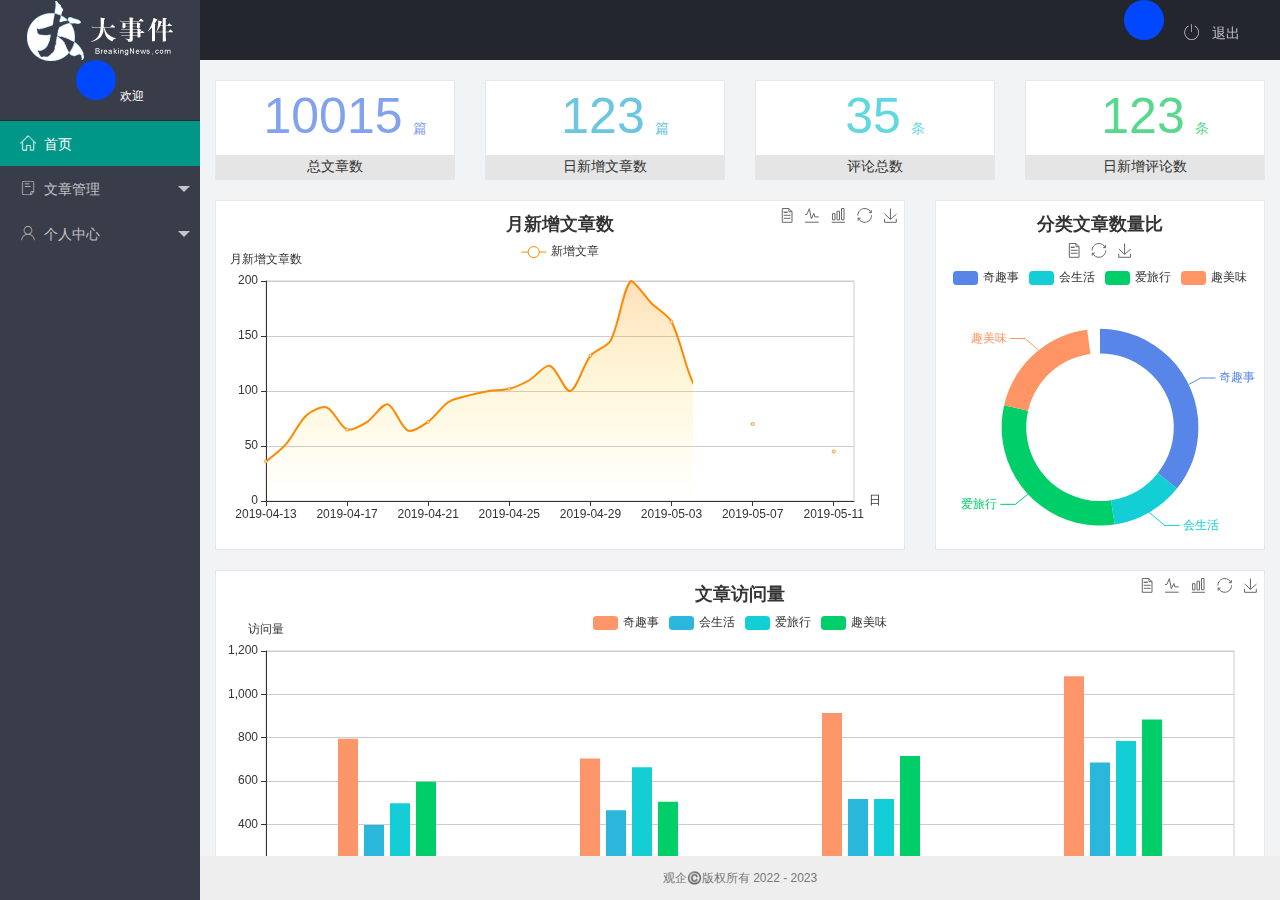
==== commit a32de747: "完成主页功能开发" ====
--- a/index.html
+++ b/index.html
@@ -8,6 +8,7 @@
     <!-- 导入layui的样式表 -->
     <link rel="stylesheet" href="/assets/lib/layui/css/layui.css"/>
     <link rel="stylesheet" href="/assets/css/index.css"/>
+    <link rel="stylesheet" href="/assets/fonts/iconfont.css">
 </head>
 <body>
     <div class="layui-layout layui-layout-admin">
@@ -32,20 +33,21 @@
           </ul>
           <ul class="layui-nav layui-layout-right">
             <li class="layui-nav-item layui-hide layui-show-md-inline-block">
-            <!-- <span class="text-avatar">观</span> -->
-              <a href="javascript:;">
-                <img src="//tva1.sinaimg.cn/crop.0.0.118.118.180/5db11ff4gw1e77d3nqrv8j203b03cweg.jpg" class="layui-nav-img">
-                严哥
-              </a>
+            <span class="text-avatar"></span>
+              <div href="javascript:;" id="wellcome-user">
+                <!-- <img src="//tva1.sinaimg.cn/crop.0.0.118.118.180/5db11ff4gw1e77d3nqrv8j203b03cweg.jpg" class="layui-nav-img"> -->
+                
+              </div>
               <dl class="layui-nav-child">
                 <dd><a href="">基本资料</a></dd>
                 <dd><a href="">更换头像</a></dd>
                 <dd><a href="">重置密码</a></dd>
               </dl>
             </li>
-            <li class="layui-nav-item" lay-header-event="menuRight" lay-unselect>
-              <a href="javascript:;">
-                <i class="layui-icon layui-icon-more-vertical"></i>
+            <li class="layui-nav-item" lay-header-event="confirm" lay-unselect>
+              <a href="javascript:;" id="tuichu">
+                <i class="iconfont icon-tuichu"></i>
+                退出
               </a>
             </li>
           </ul>
@@ -54,30 +56,31 @@
         <div class="layui-side layui-bg-black">
           <div class="layui-side-scroll">
             <div class="userinfo">
-                <!-- <span class="text-avatar">观</span> -->
-                <img src="//tva1.sinaimg.cn/crop.0.0.118.118.180/5db11ff4gw1e77d3nqrv8j203b03cweg.jpg" class="layui-nav-img">
-                <span id="welcome">欢迎 ***</span>
+                <span class="text-avatar"></span>
+                <!-- <img src="//tva1.sinaimg.cn/crop.0.0.118.118.180/5db11ff4gw1e77d3nqrv8j203b03cweg.jpg" class="layui-nav-img"> -->
+                <span id="wellcome">欢迎</span>
               </div>
             <!-- 左侧导航区域（可配合layui已有的垂直导航） -->
             <ul class="layui-nav layui-nav-tree" lay-shrink="all">
                 <li class="layui-nav-item layui-this">
-                    <a href="/home/dashboard.html" target="fm">首页</a>
+                  
+                    <a href="/home/dashboard.html" target="fm"><span class="iconfont icon-home"></span>首页</a>
                 </li>
               <li class="layui-nav-item">
-                <a class="" href="javascript:;">文章管理</a>
+                <a class="" href="javascript:;"><span class="iconfont icon-16"></span>文章管理</a>
                 <dl class="layui-nav-child">
-                  <dd><a href="javascript:;">文章类别</a></dd>
-                  <dd><a href="javascript:;">文章列表</a></dd>
-                  <dd><a href="javascript:;">发表文章</a></dd>
+                  <dd><a href="javascript:;"><i class="layui-icon layui-icon-form"></i>文章类别</a></dd>
+                  <dd><a href="javascript:;"><i class="layui-icon layui-icon-form"></i>文章列表</a></dd>
+                  <dd><a href="javascript:;"><i class="layui-icon layui-icon-form"></i>发表文章</a></dd>
                 </dl>
               </li>
               <li class="layui-nav-item">
-                <a href="javascript:;">个人中心</a>
+                <a href="javascript:;"><span class="iconfont icon-user"></span>个人中心</a>
                 
                 <dl class="layui-nav-child">
-                  <dd><a href="javascript:;">基本资料</a></dd>
-                  <dd><a href="javascript:;">更换头像</a></dd>
-                  <dd><a href="javascript:;">重置密码</a></dd>
+                  <dd><a href="javascript:;"><i class="layui-icon layui-icon-form"></i>基本资料</a></dd>
+                  <dd><a href="javascript:;"><i class="layui-icon layui-icon-form"></i>更换头像</a></dd>
+                  <dd><a href="javascript:;"><i class="layui-icon layui-icon-form"></i>重置密码</a></dd>
                   <dd><a href="">超链接</a></dd>
                 </dl>
               </li>
@@ -95,34 +98,39 @@
           观企©️版权所有 2022 - 2023
         </div>
       </div>
+      
+      <script src="/assets/lib/layui/layui.all.js"></script>
+      <script src="/assets/lib/jquery.js"></script>
+      <script src="/assets/js/baseapi.js"></script>
+      <script src="/assets/js/index.js"></script>
       <script>
-      //JS 
-      layui.use(['element', 'layer', 'util'], function(){
-        var element = layui.element
-        ,layer = layui.layer
-        ,util = layui.util
-        ,$ = layui.$;
-        
-        //头部事件
-        util.event('lay-header-event', {
-          //左侧菜单事件
-          menuLeft: function(othis){
-            layer.msg('展开左侧菜单的操作', {icon: 0});
-          }
-          ,menuRight: function(){
-            layer.open({
-              type: 1
-              ,content: '<div style="padding: 15px;">处理右侧面板的操作</div>'
-              ,area: ['260px', '100%']
-              ,offset: 'rt' //右上角
-              ,anim: 5
-              ,shadeClose: true
-            });
-          }
+        //JS 
+        layui.use(['element', 'layer', 'util'], function(){
+          var element = layui.element
+          ,layer = layui.layer
+          ,util = layui.util
+          ,$ = layui.$;
+          
+          //头部事件
+          util.event('lay-header-event', {
+            //左侧菜单事件
+            menuLeft: function(othis){
+              layer.msg('展开左侧菜单的操作', {icon: 0});
+            }
+            ,menuRight: function(){
+              layer.open({
+                type: 1
+                ,content: '<div style="padding: 15px;">处理右侧面板的操作</div>'
+                ,area: ['260px', '100%']
+                ,offset: 'rt' //右上角
+                ,anim: 5
+                ,shadeClose: true
+              });
+            }
+            
+          });
+          
         });
-        
-      });
-      </script>
-      <script src="/assets/lib/layui/layui.all.js"></script>
+        </script>
 </body>
 </html>--- a/assets/css/index.css
+++ b/assets/css/index.css
@@ -39,3 +39,10 @@
   font-size: 20px;
   color: #fff;
 }
+.iconfont {
+  margin-right: 8px;
+}
+.layui-icon {
+  margin-right: 8px;
+  margin-left: 20px;
+}
--- a/assets/fonts/iconfont.css
+++ b/assets/fonts/iconfont.css
@@ -0,0 +1,37 @@
+@font-face {font-family: "iconfont";
+  src: url('iconfont.eot?t=1576139966484'); /* IE9 */
+  src: url('iconfont.eot?t=1576139966484#iefix') format('embedded-opentype'), /* IE6-IE8 */
+  url('[data-uri]') format('woff2'),
+  url('iconfont.woff?t=1576139966484') format('woff'),
+  url('iconfont.ttf?t=1576139966484') format('truetype'), /* chrome, firefox, opera, Safari, Android, iOS 4.2+ */
+  url('iconfont.svg?t=1576139966484#iconfont') format('svg'); /* iOS 4.1- */
+}
+
+.iconfont {
+  font-family: "iconfont" !important;
+  font-size: 16px;
+  font-style: normal;
+  -webkit-font-smoothing: antialiased;
+  -moz-osx-font-smoothing: grayscale;
+}
+
+.icon-home:before {
+  content: "\e6a9";
+}
+
+.icon-user:before {
+  content: "\e614";
+}
+
+.icon-pinglun:before {
+  content: "\e616";
+}
+
+.icon-tuichu:before {
+  content: "\e865";
+}
+
+.icon-16:before {
+  content: "\e615";
+}
+
